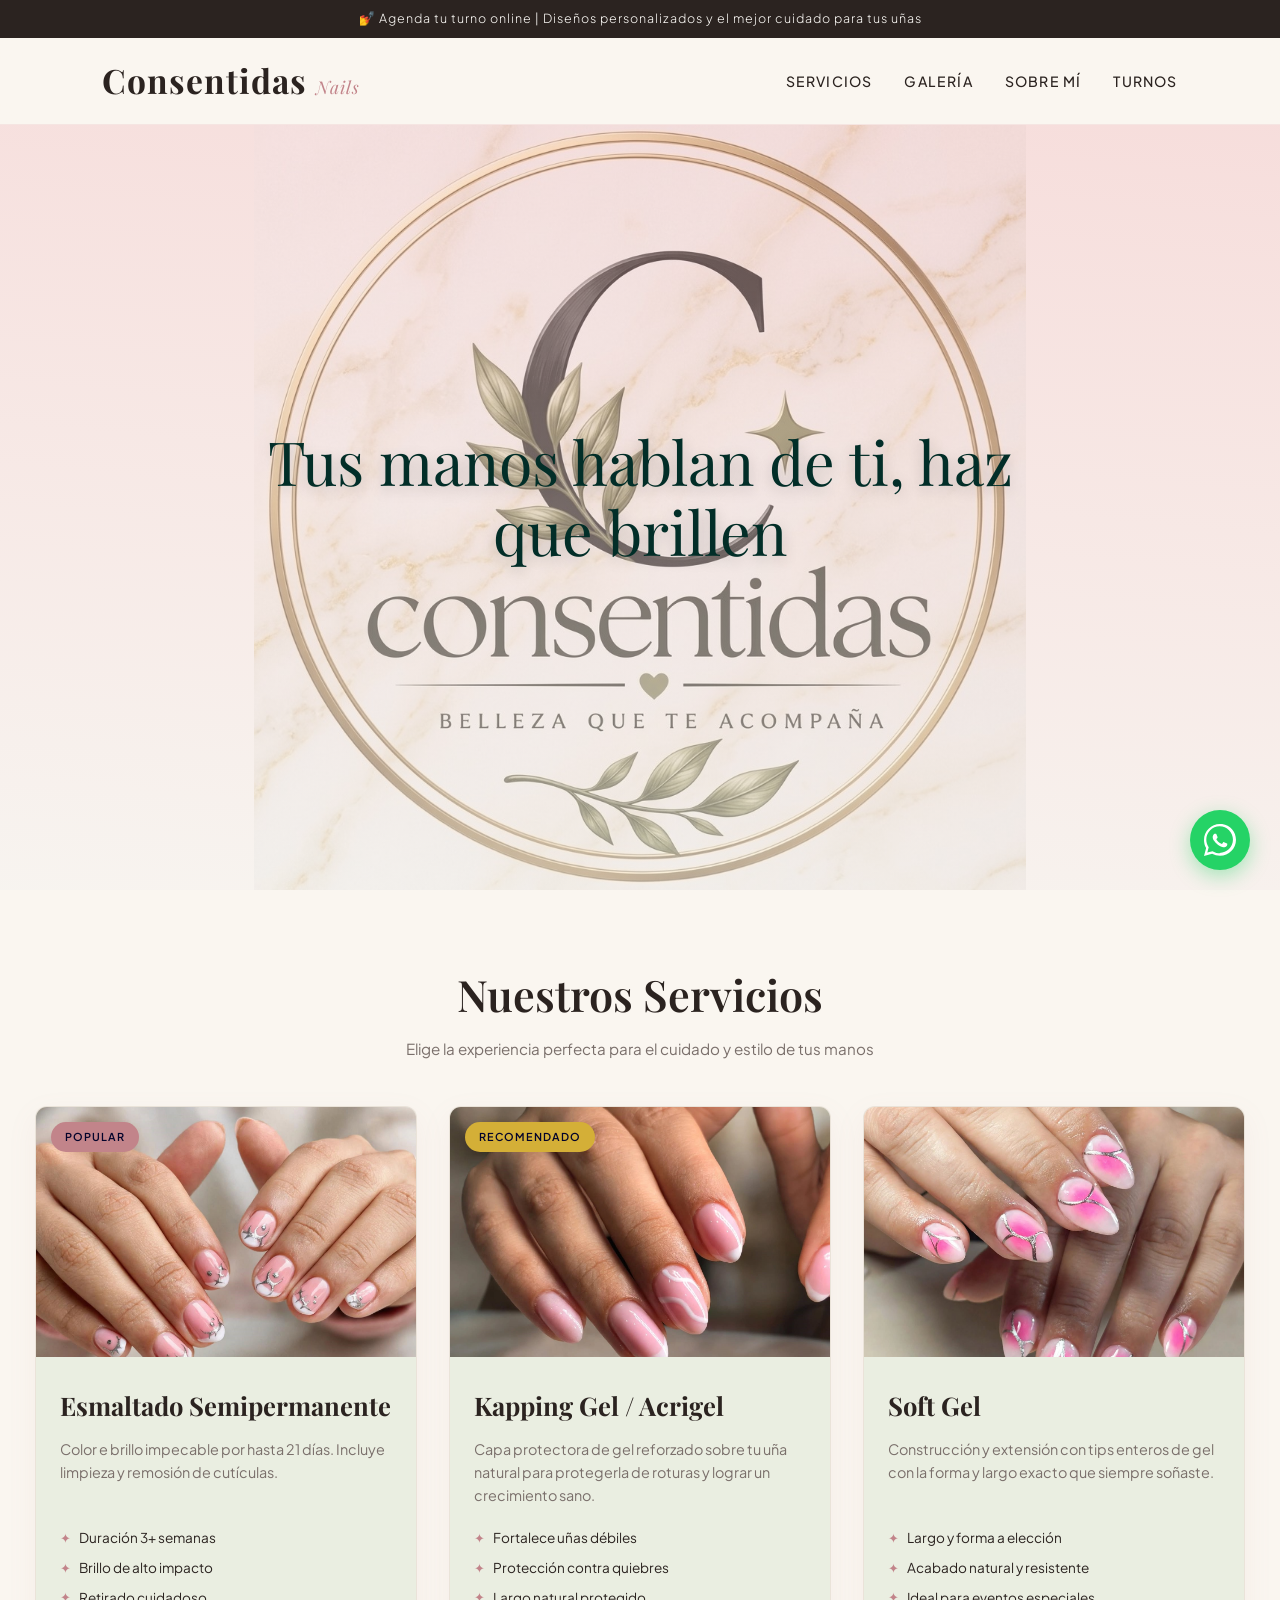
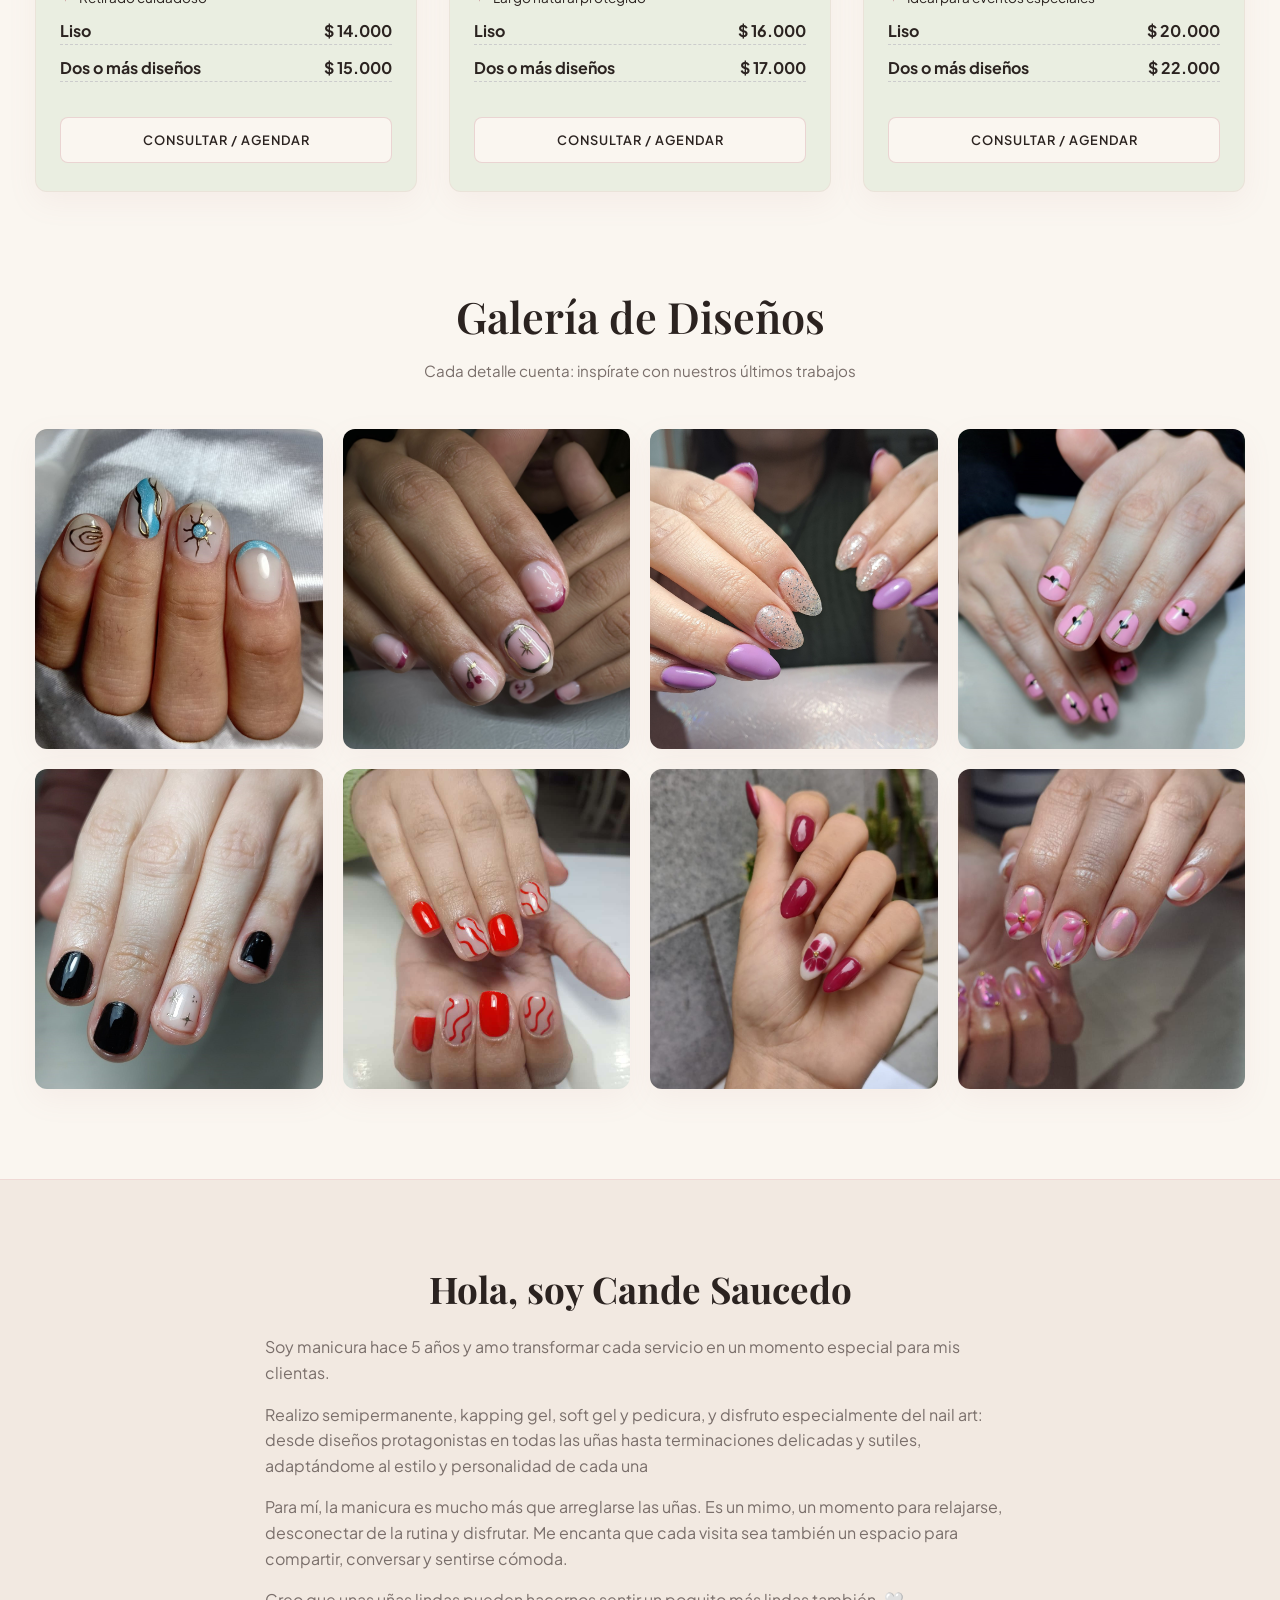
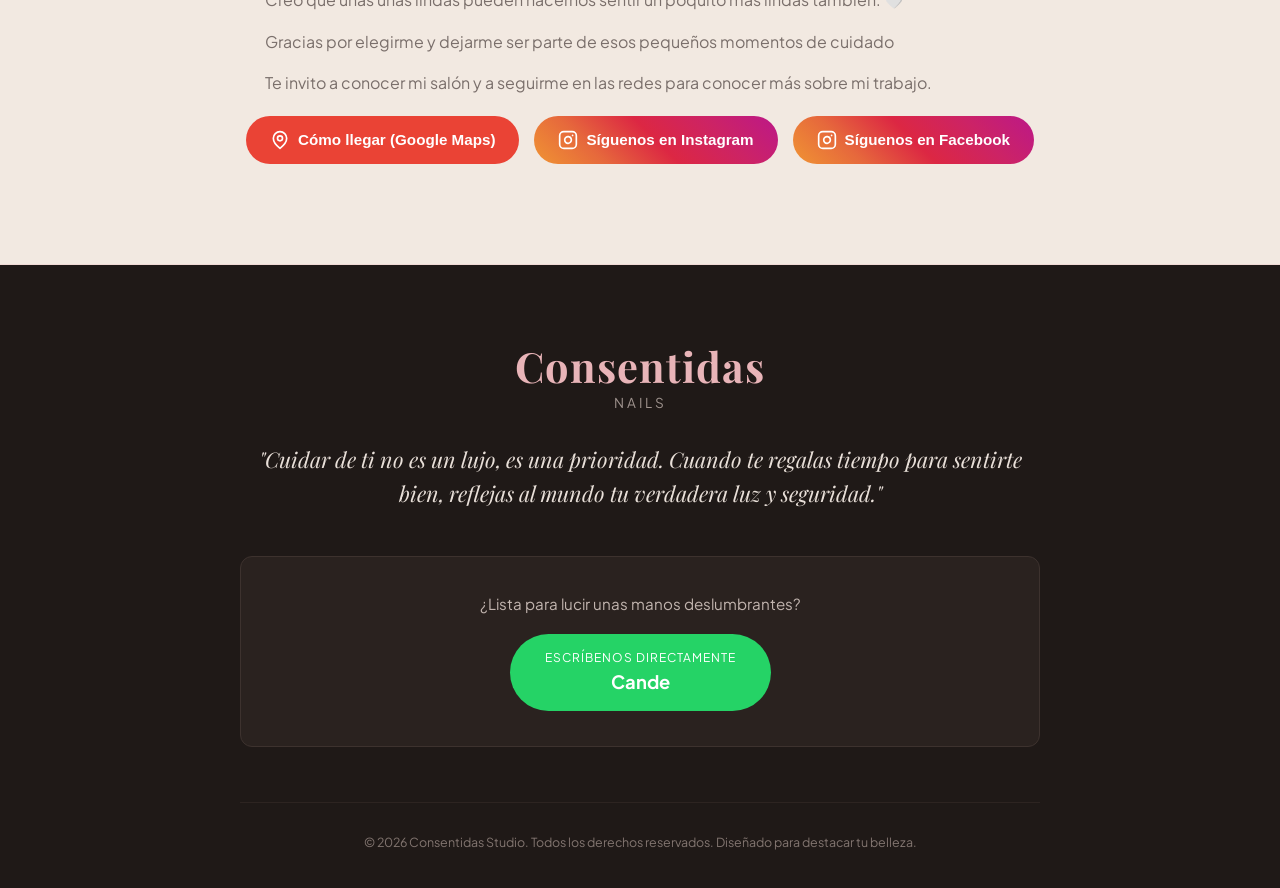
==== index.html @ eaf758d1 "Update index.html" ====
<!DOCTYPE html>
<html lang="es">
<head>
    <meta charset="UTF-8">
    <meta name="viewport" content="width=device-width, initial-scale=1.0">
    <title>Consentidas | Estudio de Manicura & Nail Art</title>
    <link rel="stylesheet" href="style.css">
    <!-- Google Fonts -->
    <link rel="preconnect" href="https://fonts.googleapis.com">
    <link rel="preconnect" href="https://fonts.gstatic.com" crossorigin>
    <link href="https://fonts.googleapis.com/css2?family=Playfair+Display:ital,wght@0,400;0,600;0,700;1,400&family=Plus+Jakarta+Sans:wght@300;400;500;600&display=swap" rel="stylesheet">
</head>
<body>

    <!-- Bar superior informativa -->
    <div class="top-bar">
        <span>💅 Agenda tu turno online | Diseños personalizados y el mejor cuidado para tus uñas</span>
    </div>

    <!-- Navegación -->
    <header class="header">
        <nav class="navbar">
            <a href="#" class="logo">Consentidas <span>Nails</span></a>
            <ul class="nav-links">
                <li><a href="#servicios">Servicios</a></li>
                <li><a href="#galeria">Galería</a></li>
                <li><a href="#nosotros">Sobre Mí</a></li>
                <li><a href="#contacto">Turnos</a></li>
            </ul>
        </nav>
    </header>

    <!-- Hero Section -->
    <section class="hero">
        <div class="hero-content">
            <span class="subtitle"></span>
            <h1>Tus manos hablan de ti, haz que brillen</h1>
            <p></p>
            
        </div>
    </section>

    <!-- Sección Servicios -->
    <section class="services" id="servicios">
        <h2 class="section-title">Nuestros Servicios</h2>
        <p class="section-subtitle">Elige la experiencia perfecta para el cuidado y estilo de tus manos</p>
        
        <div class="grid-services">
            <!-- Servicio 1 -->
            <div class="service-card">
                <div class="service-badge">Popular</div>
                <div class="service-img img-semi"></div>
                <div class="service-info">
                    
                    <h3>Esmaltado Semipermanente</h3>
                    <p>Color e brillo impecable por hasta 21 días. Incluye limpieza y remosión de cutículas.</p>
                    <ul class="service-features">
                        <li>Duración 3+ semanas</li>
                        <li>Brillo de alto impacto</li>
                        <li>Retirado cuidadoso</li>
                        <h4 class="precio-linea">
                         <span>Liso</span>
                         <span>$ 14.000</span>
                        </h4>

                        <h4 class="precio-linea">
                         <span>Dos o más diseños</span>
                         <span>$ 15.000</span>
                        </h4>
                      
                        
                    </ul>
                        
                    <a href="https://wa.me/543704052158?text=Hola!%20Quiero%20consultar%20por%20Esmaltado%20Semipermanente" target="_blank" class="btn-card">Consultar / Agendar</a>
                </div>
            </div>

            <!-- Servicio 2 -->
            <div class="service-card">
                <div class="service-badge gold">Recomendado</div>
                <div class="service-img img-kapping"></div>
                <div class="service-info">
                    <h3>Kapping Gel / Acrigel</h3>
                    <p>Capa protectora de gel reforzado sobre tu uña natural para protegerla de roturas y lograr un crecimiento sano.</p>
                    <ul class="service-features">
                        <li>Fortalece uñas débiles</li>
                        <li>Protección contra quiebres</li>
                        <li>Largo natural protegido</li>
                        <h4 class="precio-linea">
                         <span>Liso</span>
                         <span>$ 16.000</span>
                        </h4>

                        <h4 class="precio-linea">
                         <span>Dos o más diseños</span>
                         <span>$ 17.000</span>
                        </h4>
                    </ul>
                    <a href="https://wa.me/543704052158?text=Hola!%20Quiero%20consultar%20por%20Kapping%20Gel" target="_blank" class="btn-card">Consultar / Agendar</a>
                </div>
            </div>

            <!-- Servicio 3 -->
            <div class="service-card">
                <div class="service-img img-esculpidas"></div>
                <div class="service-info">
                    <h3>Soft Gel</h3>
                    <p>Construcción y extensión con tips enteros de gel con la forma y largo exacto que siempre soñaste.</p>
                    <ul class="service-features">
                        <li>Largo y forma a elección</li>
                        <li>Acabado natural y resistente</li>
                        <li>Ideal para eventos especiales</li>
                        <h4 class="precio-linea">
                         <span>Liso</span>
                         <span>$ 20.000</span>
                        </h4>

                        <h4 class="precio-linea">
                         <span>Dos o más diseños</span>
                         <span>$ 22.000</span>
                        </h4>
                    </ul>
                    <a href="https://wa.me/543704052158?text=Hola!%20Quiero%20consultar%20por%20Uñas%20Esculpidas" target="_blank" class="btn-card">Consultar / Agendar</a>
                </div>
            </div>
        </div>
    </section>

    <!-- Galería / Estilos -->
    <section class="gallery" id="galeria">
        <h2 class="section-title">Galería de Diseños</h2>
        <p class="section-subtitle">Cada detalle cuenta: inspírate con nuestros últimos trabajos</p>
        
        <div class="grid-gallery">
            <div class="gallery-item item-1">
                <div class="gallery-overlay">
                    <span>Símbolos dorados y azul (Místico): Boho Chic / Místico</span>
                </div>
            </div>
            <div class="gallery-item item-2">
                <div class="gallery-overlay">
                    <span>Cerezas y marco dorado (Rosa nude): Y2K / Coquette Aesthetic</span>
                </div>
            </div>
            <div class="gallery-item item-3">
                <div class="gallery-overlay">
                    <span>Lila con Glitter: Glam / Festivo</span>
                </div>
            </div>
            <div class="gallery-item item-4">
                <div class="gallery-overlay">
                    <span>Rosa con corazones y líneas: Romantic Minimalist</span>
                </div>
            </div>
            <div class="gallery-item item-5">
                <div class="gallery-overlay">
                    <span>Negro con destello minimalista: Minimalista / Dark Elegant</span>
                </div>
            </div>
            <div class="gallery-item item-6">
                <div class="gallery-overlay">
                    <span>Ondas rojas (Swirls): Abstracto / Retro 70s</span>
                </div>
            </div>
            <div class="gallery-item item-7">
                <div class="gallery-overlay">
                    <span>Vino / Borgoña con flor central: Elegante Clásico con Accent Nail</span>
                </div>
            </div>
            <div class="gallery-item item-8">
                <div class="gallery-overlay">
                    <span>Flores 3D en tono rosado: Floral 3D / Milk Bath</span>
                </div>
            </div>
        </div>
    </section>

    <!-- Banner Informativo -->
    <section class="info-banner" id="nosotros">
        <div class="banner-content">
            <h2>Hola, soy Cande Saucedo</h2>
            <div class="bio">
                <p>Soy manicura hace 5 años y amo transformar cada servicio en un momento especial para mis clientas.</p>
                <p>Realizo semipermanente, kapping gel, soft gel y pedicura, y disfruto especialmente del nail art: desde diseños protagonistas en todas las uñas hasta terminaciones delicadas y sutiles, adaptándome al estilo y personalidad de cada una</p>
                <p>Para mí, la manicura es mucho más que arreglarse las uñas. Es un mimo, un momento para relajarse, desconectar de la rutina y disfrutar. Me encanta que cada visita sea también un espacio para compartir, conversar y sentirse cómoda.</p>
                <p>Creo que unas uñas lindas pueden hacernos sentir un poquito más lindas también. 🤍</p>
                <p>Gracias por elegirme y dejarme ser parte de esos pequeños momentos de cuidado</p>
                <p>Te invito a conocer mi salón y a seguirme en las redes para conocer más sobre mi trabajo.</p>

            </div>
        </div>
        <div class="botones-redes">
  <!-- Botón Google Maps -->
            <a href="https://maps.app.goo.gl/YBWjc8yM4L1qoG8WA" target="_blank" rel="noopener noreferrer" class="btn-redes btn-maps">
                <svg xmlns="http://www.w3.org/2000/svg" width="20" height="20" viewBox="0 0 24 24" fill="none" stroke="currentColor" stroke-width="2" stroke-linecap="round" stroke-linejoin="round"><path d="M20 10c0 6-8 12-8 12s-8-6-8-12a8 8 0 0 1 16 0Z"/><circle cx="12" cy="10" r="3"/></svg>
                Cómo llegar (Google Maps)
            </a>

        <!-- Botón Instagram -->
        <a href="https://www.instagram.com/_consentidas2026?igsi=Znp5eXRzYmpveXlz" target="_blank" rel="noopener noreferrer" class="btn-redes btn-instagram">
            <svg xmlns="http://www.w3.org/2000/svg" width="20" height="20" viewBox="0 0 24 24" fill="none" stroke="currentColor" stroke-width="2" stroke-linecap="round" stroke-linejoin="round"><rect width="20" height="20" x="2" y="2" rx="5" ry="5"/><path d="M16 11.37A4 4 0 1 1 12.63 8 4 4 0 0 1 16 11.37z"/><line x1="17.5" x2="17.51" y1="6.5" y2="6.5"/></svg>
            Síguenos en Instagram
        </a>
        <a href="https://www.facebook.com/share/1FGcJMaVAK/" target="_blank" rel="noopener noreferrer" class="btn-redes btn-instagram">
            <svg xmlns="http://www.w3.org/2000/svg" width="20" height="20" viewBox="0 0 24 24" fill="none" stroke="currentColor" stroke-width="2" stroke-linecap="round" stroke-linejoin="round"><rect width="20" height="20" x="2" y="2" rx="5" ry="5"/><path d="M16 11.37A4 4 0 1 1 12.63 8 4 4 0 0 1 16 11.37z"/><line x1="17.5" x2="17.51" y1="6.5" y2="6.5"/></svg>
            Síguenos en Facebook
        </a>
        </div>
    </section>

    <!-- Botón Flotante de WhatsApp -->
    <a href="https://wa.me/543704052158?text=Hola!%20Me%20contacto%20desde%20la%20página%20web%20para%20consultar%20turnos" class="whatsapp-float" target="_blank" aria-label="Contacto por WhatsApp">
        <svg viewBox="0 0 32 32" class="whatsapp-icon">
            <path d="M16 0c-8.837 0-16 7.163-16 16 0 2.825 0.737 5.607 2.137 8.048l-2.137 7.952 8.133-2.127c2.373 1.298 5.053 1.98 7.867 1.98 8.837 0 16-7.163 16-16s-7.163-16-16-16zM16 29.333c-2.457 0-4.871-0.655-6.993-1.897l-0.502-0.295-5.183 1.355 1.38-5.132-0.325-0.517c-1.362-2.173-2.083-4.685-2.083-7.247 0-7.362 5.972-13.333 13.333-13.333s13.333 5.972 13.333 13.333-5.972 13.333-13.333 13.333zM22.585 19.34c-0.36-0.18-2.128-1.050-2.458-1.17-0.33-0.12-0.57-0.18-0.81 0.18s-0.93 1.17-1.14 1.41c-0.21 0.24-0.42 0.27-0.78 0.09-0.36-0.18-1.52-0.56-2.895-1.787-1.070-0.954-1.793-2.132-2.003-2.492s-0.022-0.555 0.158-0.735c0.162-0.162 0.36-0.42 0.54-0.63 0.18-0.21 0.24-0.36 0.36-0.6 0.12-0.24 0.06-0.45-0.03-0.63s-0.81-1.95-1.11-2.67c-0.293-0.702-0.591-0.607-0.81-0.618-0.21-0.010-0.45-0.012-0.69-0.012s-0.63 0.09-0.96 0.45c-0.33 0.36-1.26 1.23-1.26 3 0 1.77 1.29 3.48 1.47 3.72s2.537 3.875 6.147 5.433c0.858 0.371 1.528 0.593 2.05 0.759 0.862 0.274 1.646 0.235 2.266 0.142 0.692-0.103 2.128-0.87 2.428-1.71 0.3-0.84 0.3-1.56 0.21-1.71-0.09-0.15-0.33-0.24-0.69-0.42z"></path>
        </svg>
    </a>

    <!-- Footer -->
    <footer class="footer" id="contacto">
        <div class="footer-container">
            <h2 class="footer-logo">Consentidas</h2>
            <span class="footer-sublogo">Nails</span>
            
            <p class="motivational-quote">
                "Cuidar de ti no es un lujo, es una prioridad. Cuando te regalas tiempo para sentirte bien, reflejas al mundo tu verdadera luz y seguridad."
            </p>

            <div class="contact-box">
                <p>¿Lista para lucir unas manos deslumbrantes?</p>
                <a href="https://wa.me/543704052158?text=Hola!%20Quiero%20agendar%20un%20turno%20o%20hacer%20una%20consulta" target="_blank" class="btn-whatsapp-footer">
                    <span>Escríbenos directamente</span>
                    <strong>Cande</strong>
                </a>
            </div>

            <div class="footer-bottom">
                <p>&copy; 2026 Consentidas Studio. Todos los derechos reservados. Diseñado para destacar tu belleza.</p>
            </div>
        </div>
    </footer>

</body>
</html>
---- style.css ----
/* ==========================================================================
   RESET & VARIABLES GLOBALES
   ========================================================================== */
* {
    margin: 0;
    padding: 0;
    box-sizing: border-box;
}

:root {
    --bg-primary: #FAF6F0;
    --bg-card: #eaeee1;
    --text-dark: #2B2320;
    --text-muted: #7A6F6B;
    --accent-pink: #E8B4B8;
    --accent-rose-dark: #C2848A;
    --accent-gold: #D4AF37;
    --whatsapp-green: #25D366;
    --whatsapp-hover: #1EBE57;
    --font-heading: 'Playfair Display', serif;
    --font-body: 'Plus Jakarta Sans', sans-serif;
    --shadow-soft: 0 10px 30px rgba(194, 132, 138, 0.08);
    --shadow-hover: 0 18px 40px rgba(194, 132, 138, 0.18);
    --transition: all 0.35s cubic-bezier(0.25, 0.8, 0.25, 1);
}

html {
    scroll-behavior: smooth;
}

body {
    font-family: var(--font-body);
    background-color: var(--bg-primary);
    color: var(--text-dark);
    line-height: 1.6;
}

/* ==========================================================================
   TOP BAR & HEADER
   ========================================================================== */
.top-bar {
    background-color: var(--text-dark);
    color: #FDFBF7;
    text-align: center;
    padding: 9px 15px;
    font-size: 0.78rem;
    letter-spacing: 1px;
    font-weight: 300;
}

.header {
    position: sticky;
    top: 0;
    z-index: 1000;
    background: rgba(250, 246, 240, 0.94);
    backdrop-filter: blur(12px);
    border-bottom: 1px solid rgba(232, 180, 184, 0.25);
}

.navbar {
    display: flex;
    justify-content: space-between;
    align-items: center;
    padding: 16px 8%;
    max-width: 1300px;
    margin: 0 auto;
}

.logo {
    font-family: var(--font-heading);
    font-size: 2.1rem;
    font-weight: 700;
    color: var(--text-dark);
    text-decoration: none;
    letter-spacing: 1px;
}

.logo span {
    font-size: 1.1rem;
    font-weight: 400;
    font-style: italic;
    color: var(--accent-rose-dark);
}

.nav-links {
    display: flex;
    list-style: none;
    gap: 32px;
}

.nav-links a {
    text-decoration: none;
    color: var(--text-dark);
    font-size: 0.88rem;
    font-weight: 500;
    text-transform: uppercase;
    letter-spacing: 1.2px;
    transition: var(--transition);
    position: relative;
}

.nav-links a::after {
    content: '';
    position: absolute;
    width: 0%;
    height: 2px;
    bottom: -4px;
    left: 0;
    background-color: var(--accent-rose-dark);
    transition: var(--transition);
}

.nav-links a:hover::after {
    width: 100%;
}

.nav-links a:hover {
    color: var(--accent-rose-dark);
}

/* ==========================================================================
   HERO SECTION
   ========================================================================== */
.hero {
    min-height: 85vh;
    background: linear-gradient(5deg, rgba(245, 242, 239, 0.55), rgba(240, 176, 182, 0.35)),
                url('imagenes/logo1.jpeg') center / contain no-repeat;
    display: flex;
    align-items: center;
    justify-content: center;
    text-align: center;
    color: #022e28;
    padding: 40px 20px;
}

.hero-content {
    max-width: 800px;
}

.hero .subtitle {
    font-size: 0.95rem;
    text-transform: uppercase;
    letter-spacing: 3px;
    color: #022e28;
    display: block;
    margin-bottom: 15px;
    font-weight: 500;
}

.hero h1 {
    font-family: var(--font-heading);
    font-size: 3.8rem;
    font-weight: 400;
    line-height: 1.15;
    margin-bottom: 22px;
    text-shadow: 0 4px 15px rgba(0, 0, 0, 0.2);
}

.hero p {
    font-size: 1.05rem;
    font-weight: 300;
    margin-bottom: 38px;
    color: #022e28;
    max-width: 650px;
    margin-left: auto;
    margin-right: auto;
}

.btn-primary {
    display: inline-block;
    padding: 16px 42px;
    background-color: var(--accent-rose-dark);
    color: #FFFFFF;
    text-decoration: none;
    text-transform: uppercase;
    font-size: 0.82rem;
    letter-spacing: 2px;
    font-weight: 600;
    border-radius: 50px;
    transition: var(--transition);
    box-shadow: 0 6px 20px rgba(194, 132, 138, 0.4);
}

.btn-primary:hover {
    background-color: var(--text-dark);
    transform: translateY(-3px);
    box-shadow: 0 10px 25px rgba(0, 0, 0, 0.3);
}

/* ==========================================================================
   TITULOS DE SECCION
   ========================================================================== */
.section-title {
    font-family: var(--font-heading);
    font-size: 2.7rem;
    text-align: center;
    margin-top: 70px;
    font-weight: 600;
    color: var(--text-dark);
}

.section-subtitle {
    text-align: center;
    color: var(--text-muted);
    font-size: 0.95rem;
    margin-top: 8px;
    margin-bottom: 45px;
}

/* ==========================================================================
   SERVICIOS
   ========================================================================== */
.services {
    max-width: 1250px;
    margin: 0 auto 90px auto;
    padding: 0 20px;
}

.grid-services {
    display: grid;
    grid-template-columns: repeat(auto-fit, minmax(310px, 1fr));
    gap: 32px;
}

.service-card {
    background-color: var(--bg-card);
    border-radius: 12px;
    overflow: hidden;
    box-shadow: var(--shadow-soft);
    position: relative;
    transition: var(--transition);
    display: flex;
    flex-direction: column;
    border: 1px solid rgba(232, 180, 184, 0.2);
}

.service-card:hover {
    transform: translateY(-8px);
    box-shadow: var(--shadow-hover);
}

.service-badge {
    position: absolute;
    top: 15px;
    left: 15px;
    background-color: var(--accent-rose-dark);
    color: #03032b;
    font-size: 0.68rem;
    text-transform: uppercase;
    letter-spacing: 1px;
    padding: 6px 14px;
    z-index: 10;
    border-radius: 20px;
    font-weight: 600;
}

.service-badge.gold {
    background-color: var(--accent-gold);
}

.service-img {
    height: 250px;
    background-size: cover;
    background-position: center;
    transition: var(--transition);
}

.img-semi { background-image: url('imagenes/Esmaltado-semipermanente.jpeg'); }
.img-kapping { background-image: url('imagenes/capping-gel.jpeg'); }
.img-esculpidas { background-image: url('imagenes/soft-gel.jpeg'); }

.precio-linea {
  display: flex;
  justify-content: space-between; /* Empuja un texto a cada extremo */
  width: 100%;                  /* Asegura que cubra el mismo ancho */
  max-width: 400px;             /* (Opcional) Define un ancho máximo si es necesario */
  margin: 10px auto;            /* Centra el bloque entero en la página */
  border-bottom: 1px dashed #ccc; /* (Opcional) Línea punteada estética entre nombre y precio */
}
.service-card:hover .service-img {
    transform: scale(1.05);
}

.service-info {
    padding: 28px 24px;
    display: flex;
    flex-direction: column;
    flex-grow: 1;
}

.service-info h3 {
    font-family: var(--font-heading);
    font-size: 1.6rem;
    margin-bottom: 12px;
    color: var(--text-dark);
}

.service-info p {
    font-size: 0.9rem;
    color: var(--text-muted);
    margin-bottom: 20px;
}

.service-features {
    list-style: none;
    margin-bottom: 25px;
    margin-top: auto;
}

.service-features li {
    font-size: 0.85rem;
    color: var(--text-dark);
    margin-bottom: 8px;
    display: flex;
    align-items: center;
    gap: 8px;
}

.service-features li::before {
    content: "✦";
    color: var(--accent-rose-dark);
    font-size: 0.8rem;
}

.btn-card {
    display: block;
    text-align: center;
    text-decoration: none;
    font-size: 0.8rem;
    text-transform: uppercase;
    letter-spacing: 1px;
    background-color: var(--bg-primary);
    color: var(--text-dark);
    padding: 12px 20px;
    border-radius: 8px;
    font-weight: 600;
    transition: var(--transition);
    border: 1px solid rgba(194, 132, 138, 0.3);
}

.btn-card:hover {
    background-color: var(--accent-rose-dark);
    color: #FFFFFF;
    border-color: var(--accent-rose-dark);
}

/* ==========================================================================
   GALERIA DE DISEÑOS
   ========================================================================== */
.gallery {
    max-width: 1250px;
    margin: 0 auto 90px auto;
    padding: 0 20px;
}

.grid-gallery {
    display: grid;
    grid-template-columns: repeat(auto-fit, minmax(260px, 1fr));
    gap: 20px;
}

.gallery-item {
    height: 320px;
    border-radius: 12px;
    overflow: hidden;
    position: relative;
    background-size: cover;
    background-position: center;
    box-shadow: var(--shadow-soft);
}

.item-1 { background-image: url('imagenes/img1.jpeg'); }
.item-2 { background-image: url('imagenes/img2.jpeg'); }
.item-3 { background-image: url('imagenes/img3.jpeg'); }
.item-4 { background-image: url('imagenes/img4.jpeg'); }
.item-5 { background-image: url('imagenes/img5.jpeg'); }
.item-6 { background-image: url('imagenes/img6.jpeg'); }
.item-7 { background-image: url('imagenes/img7.jpeg'); }
.item-8 { background-image: url('imagenes/img8.jpeg'); }

.gallery-overlay {
    position: absolute;
    inset: 0;
    background: rgba(43, 35, 32, 0.6);
    display: flex;
    align-items: center;
    justify-content: center;
    opacity: 0;
    transition: var(--transition);
    padding: 20px;
    text-align: center;
}

.gallery-overlay span {
    color: #FFFFFF;
    font-family: var(--font-heading);
    font-size: 1.3rem;
    transform: translateY(15px);
    transition: var(--transition);
}

.gallery-item:hover .gallery-overlay {
    opacity: 1;
}

.gallery-item:hover .gallery-overlay span {
    transform: translateY(0);
}

/* ==========================================================================
   BANNER INFORMATIVO
   ========================================================================== */
.info-banner {
    background-color: #F2E9E1;
    padding: 80px 20px;
    text-align: center;
    border-top: 1px solid rgba(232, 180, 184, 0.3);
    border-bottom: 1px solid rgba(232, 180, 184, 0.3);
}

.bio p{
    text-align: left;
    margin-bottom: 1em;
    line-height: 1.6;

}

.banner-content {
    max-width: 750px;
    margin: 0 auto;
}

.banner-content h2 {
    font-family: var(--font-heading);
    font-size: 2.3rem;
    margin-bottom: 16px;
    color: var(--text-dark);
}

.banner-content p {
    font-size: 1rem;
    color: var(--text-muted);
}

/* ==========================================================================
   BOTON FLOTANTE WHATSAPP
   ========================================================================== */
.whatsapp-float {
    position: fixed;
    width: 60px;
    height: 60px;
    bottom: 30px;
    right: 30px;
    background-color: var(--whatsapp-green);
    color: #FFF;
    border-radius: 50px;
    text-align: center;
    box-shadow: 0 6px 20px rgba(37, 211, 102, 0.4);
    z-index: 1000;
    display: flex;
    align-items: center;
    justify-content: center;
    transition: var(--transition);
}

.whatsapp-float:hover {
    transform: scale(1.1);
    background-color: var(--whatsapp-hover);
    box-shadow: 0 10px 25px rgba(37, 211, 102, 0.5);
}

.whatsapp-icon {
    width: 32px;
    height: 32px;
    fill: #FFFFFF;
}

/* ==========================================================================
   FOOTER
   ========================================================================== */
.footer {
    background-color: #1F1917;
    color: #FFFFFF;
    padding: 80px 20px 35px 20px;
    text-align: center;
}

.footer-container {
    max-width: 800px;
    margin: 0 auto;
}

.footer-logo {
    font-family: var(--font-heading);
    font-size: 2.6rem;
    letter-spacing: 1px;
    color: var(--accent-pink);
    line-height: 1;
}

.footer-sublogo {
    display: block;
    font-size: 0.85rem;
    text-transform: uppercase;
    letter-spacing: 3px;
    color: #A0948F;
    margin-top: 5px;
    margin-bottom: 28px;
}

.motivational-quote {
    font-family: var(--font-heading);
    font-style: italic;
    font-size: 1.35rem;
    line-height: 1.6;
    color: #E8DFD8;
    margin-bottom: 45px;
    padding: 0 15px;
}

/* Contenedor principal */
.botones-redes {
  display: flex;
  gap: 15px;
  justify-content: center;
  flex-wrap: wrap;
  margin: 20px 0;
}

/* Estilo base de los botones */
.btn-redes {
  display: inline-flex;
  align-items: center;
  gap: 8px;
  padding: 12px 24px;
  border-radius: 25px;
  text-decoration: none;
  font-family: sans-serif;
  font-weight: 600;
  font-size: 0.95rem;
  color: #ffffff;
  transition: transform 0.2s ease, box-shadow 0.2s ease;
}

.btn-redes:hover {
  transform: translateY(-2px);
  box-shadow: 0 5px 15px rgba(0, 0, 0, 0.15);
}

/* Botón Google Maps */
.btn-maps {
  background-color: #ea4335;
}
.btn-maps:hover {
  background-color: #d93025;
}

/* Botón Instagram (Degradado oficial) */
.btn-instagram {
  background: linear-gradient(45deg, #f09433 0%, #e6683c 25%, #dc2743 50%, #cc2366 75%, #bc1888 100%);
}
.btn-instagram:hover {
  opacity: 0.95;
}
.contact-box {
    background-color: #2A221F;
    padding: 35px 25px;
    border-radius: 12px;
    border: 1px solid #3D322E;
    margin-bottom: 55px;
}

.contact-box p {
    font-size: 0.95rem;
    color: #C2B5AF;
    margin-bottom: 18px;
}

.btn-whatsapp-footer {
    display: inline-flex;
    flex-direction: column;
    align-items: center;
    background-color: var(--whatsapp-green);
    color: #FFFFFF;
    text-decoration: none;
    padding: 14px 35px;
    border-radius: 40px;
    transition: var(--transition);
}

.btn-whatsapp-footer span {
    font-size: 0.75rem;
    text-transform: uppercase;
    letter-spacing: 1px;
}

.btn-whatsapp-footer strong {
    font-size: 1.15rem;
}

.btn-whatsapp-footer:hover {
    background-color: var(--whatsapp-hover);
    transform: translateY(-3px);
    box-shadow: 0 10px 25px rgba(37, 211, 102, 0.35);
}

.footer-bottom {
    border-top: 1px solid #2D2421;
    padding-top: 30px;
    font-size: 0.78rem;
    color: #827570;
}

/* ==========================================================================
   RESPONSIVE DESIGN
   ========================================================================== */
@media (max-width: 768px) {
    .navbar {
        flex-direction: column;
        gap: 15px;
    }

    .hero h1 {
        font-size: 2.4rem;
    }

    .section-title {
        font-size: 2.1rem;
    }

    .motivational-quote {
        font-size: 1.15rem;
    }
}
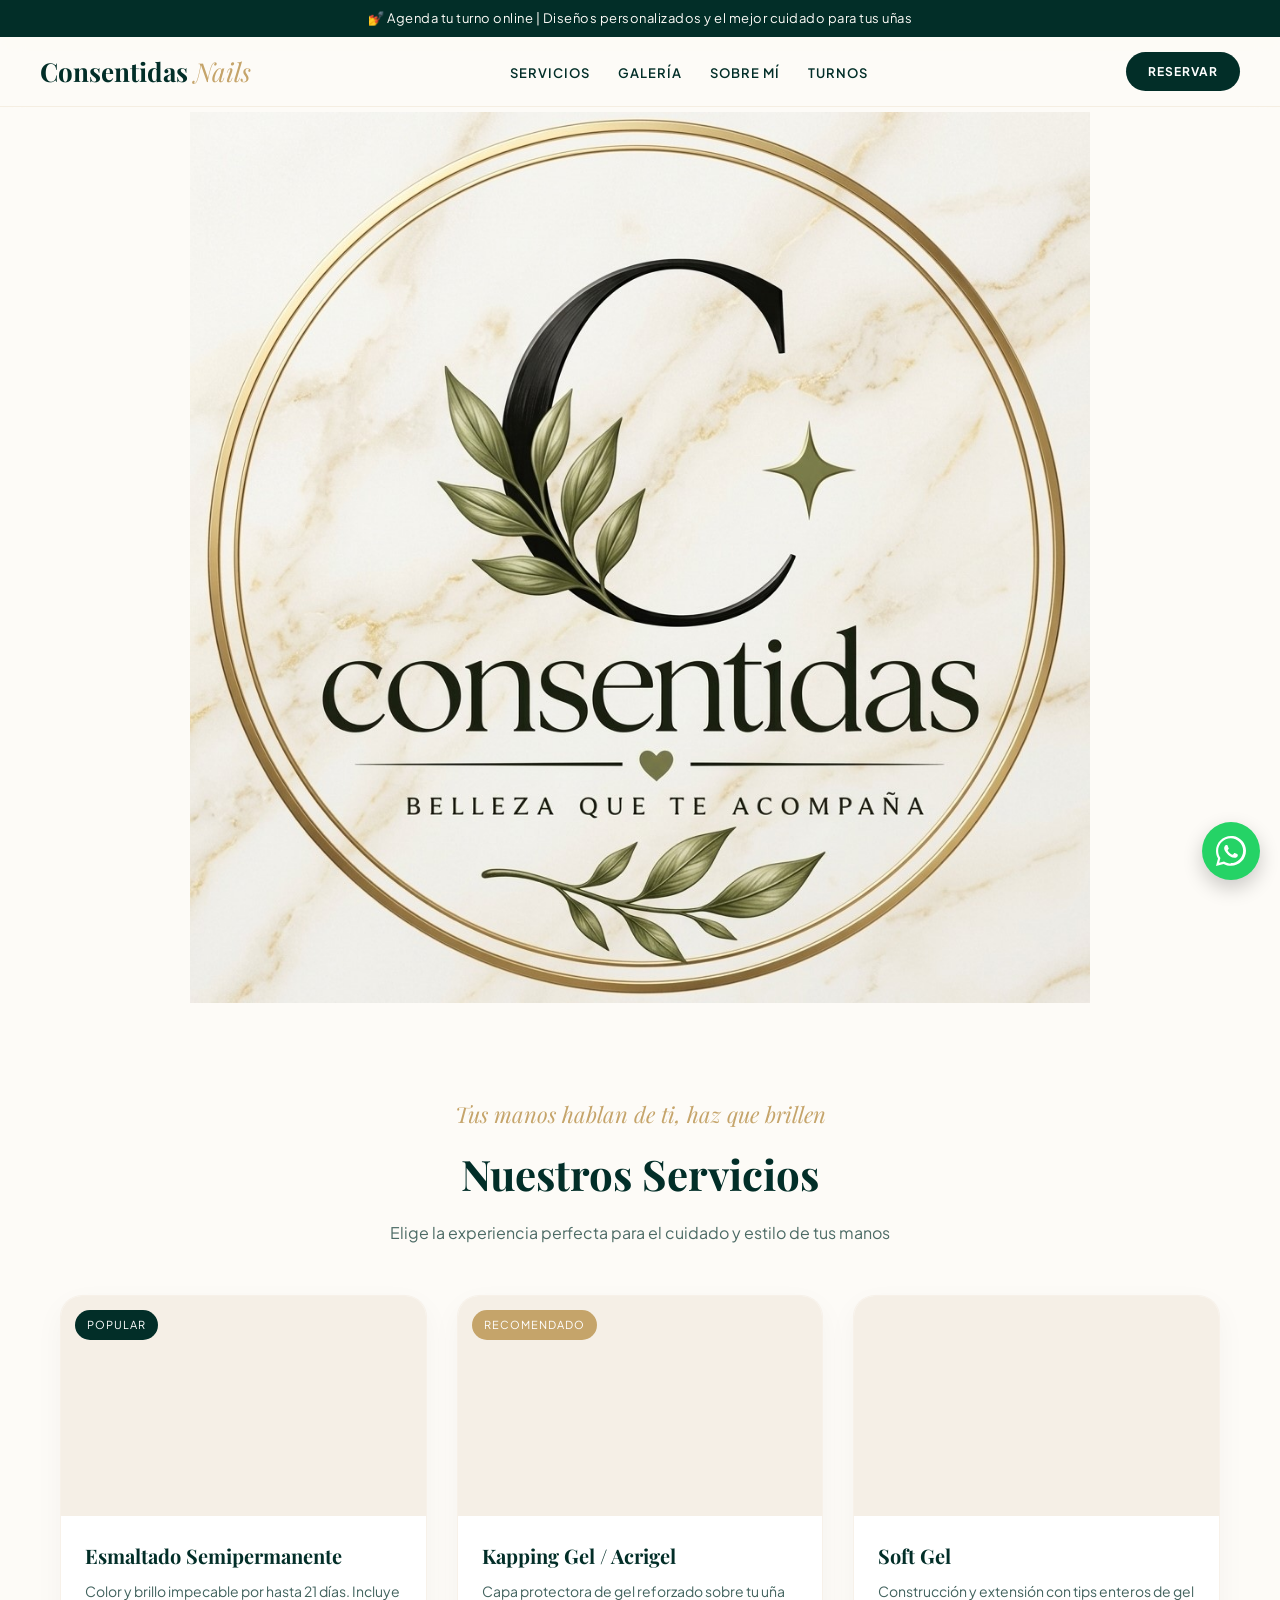
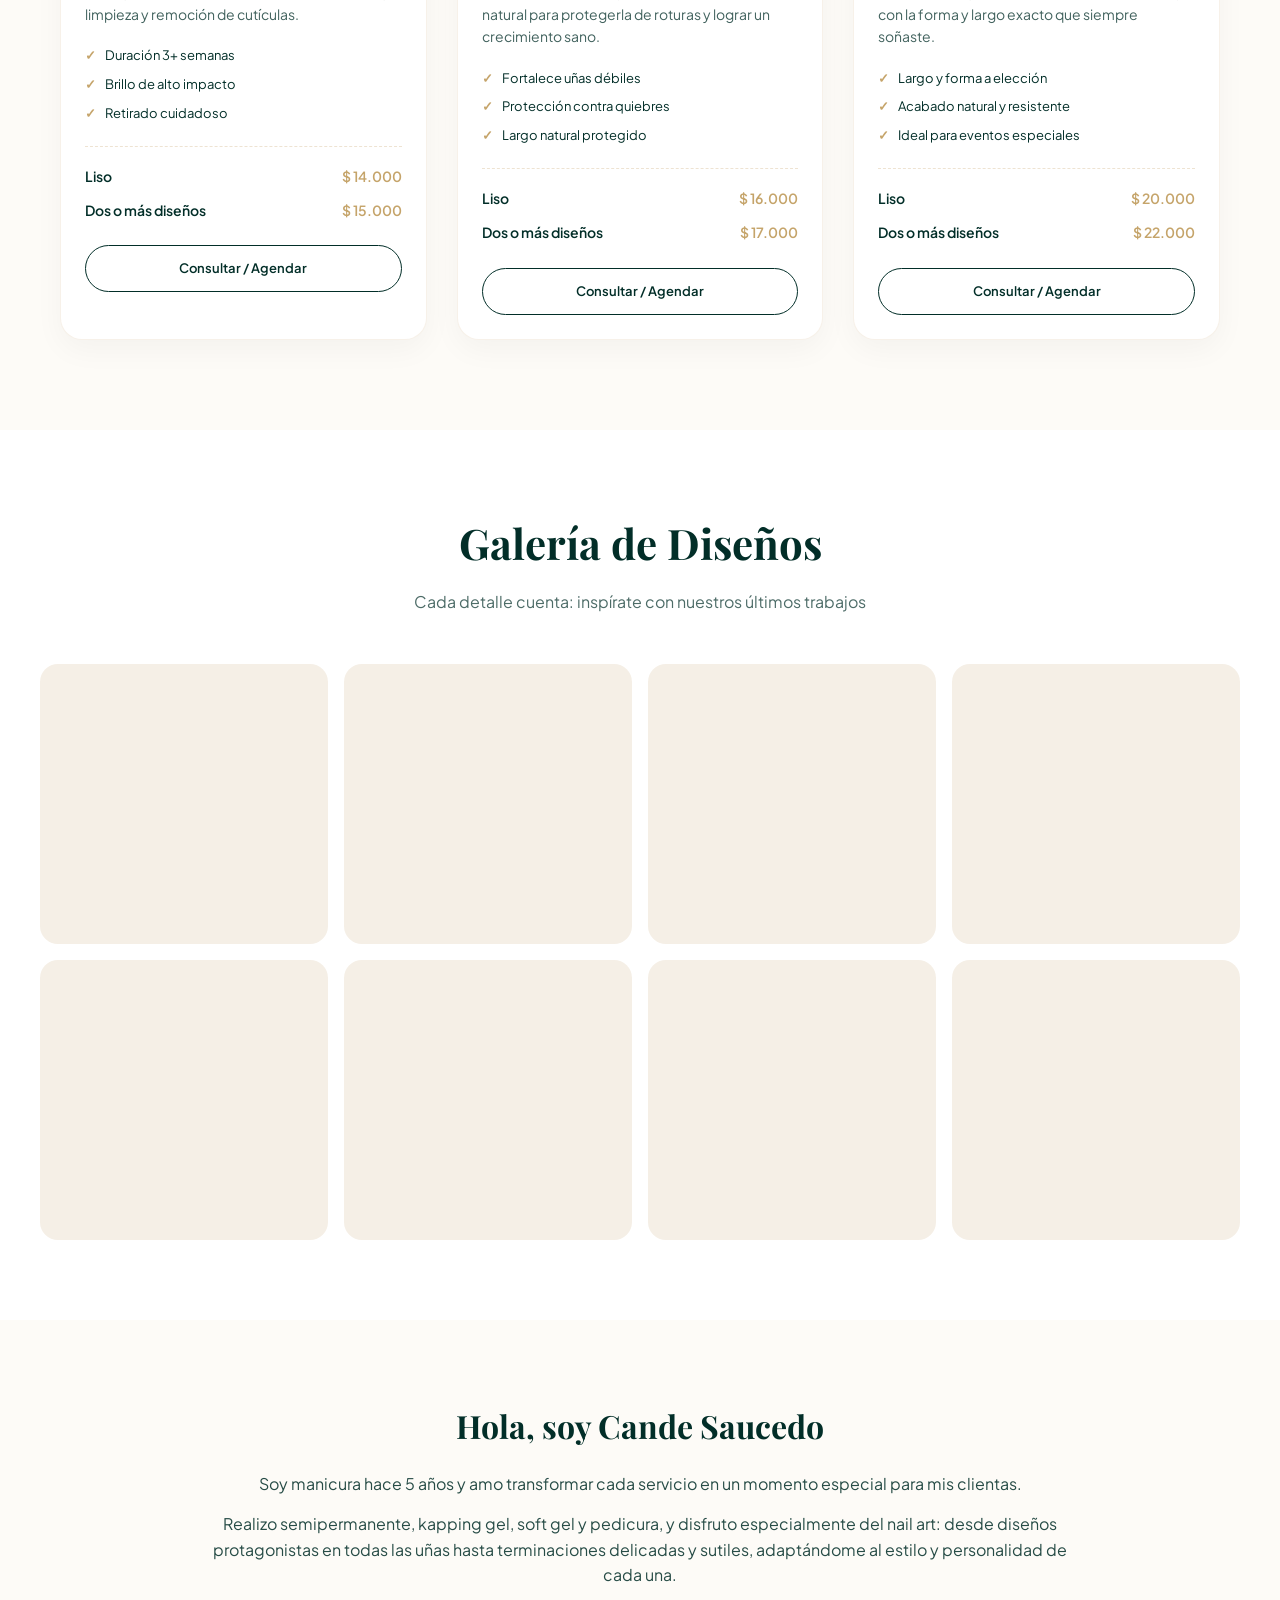
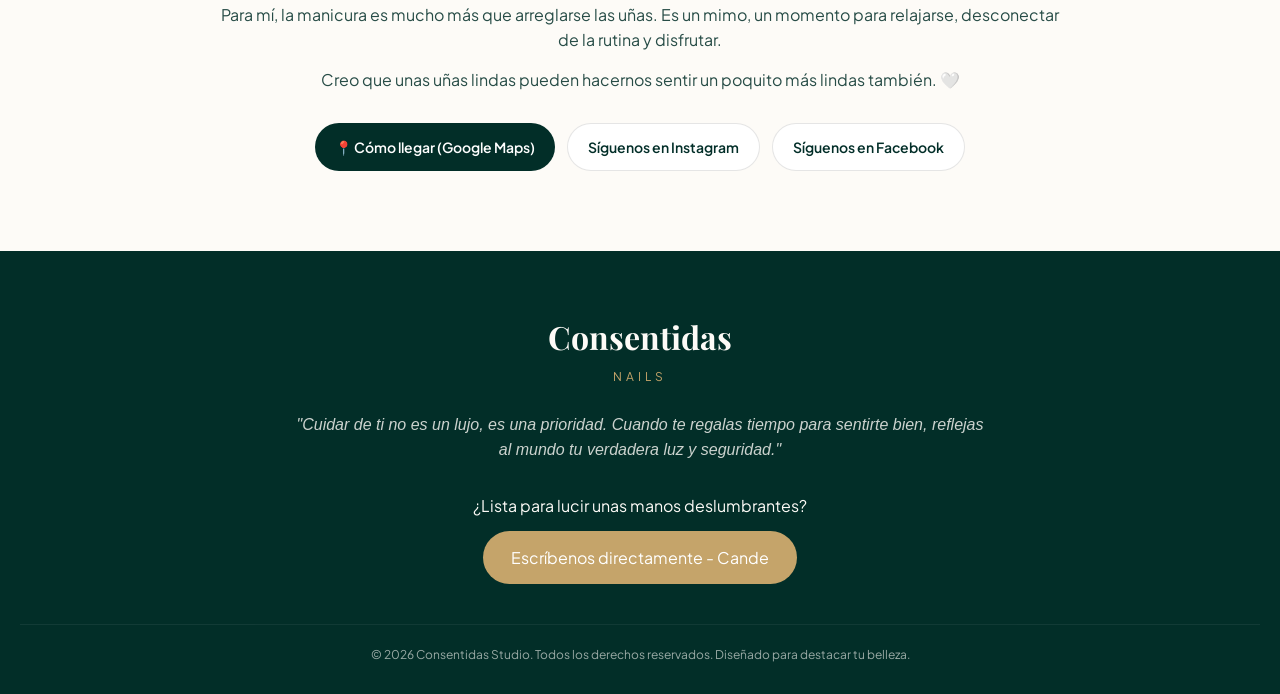
==== commit c071bdda: "Add files via upload" ====
--- a/index.html
+++ b/index.html
@@ -1,243 +1,156 @@
-<!DOCTYPE html>
-<html lang="es">
-<head>
-    <meta charset="UTF-8">
-    <meta name="viewport" content="width=device-width, initial-scale=1.0">
-    <title>Consentidas | Estudio de Manicura & Nail Art</title>
-    <link rel="stylesheet" href="style.css">
-    <!-- Google Fonts -->
-    <link rel="preconnect" href="https://fonts.googleapis.com">
-    <link rel="preconnect" href="https://fonts.gstatic.com" crossorigin>
-    <link href="https://fonts.googleapis.com/css2?family=Playfair+Display:ital,wght@0,400;0,600;0,700;1,400&family=Plus+Jakarta+Sans:wght@300;400;500;600&display=swap" rel="stylesheet">
-</head>
-<body>
-
-    <!-- Bar superior informativa -->
-    <div class="top-bar">
-        <span>💅 Agenda tu turno online | Diseños personalizados y el mejor cuidado para tus uñas</span>
-    </div>
-
-    <!-- Navegación -->
-    <header class="header">
-        <nav class="navbar">
-            <a href="#" class="logo">Consentidas <span>Nails</span></a>
-            <ul class="nav-links">
-                <li><a href="#servicios">Servicios</a></li>
-                <li><a href="#galeria">Galería</a></li>
-                <li><a href="#nosotros">Sobre Mí</a></li>
-                <li><a href="#contacto">Turnos</a></li>
-            </ul>
-        </nav>
-    </header>
-
-    <!-- Hero Section -->
-    <section class="hero">
-        <div class="hero-content">
-            <span class="subtitle"></span>
-            <h1>Tus manos hablan de ti, haz que brillen</h1>
-            <p></p>
-            
-        </div>
-    </section>
-
-    <!-- Sección Servicios -->
-    <section class="services" id="servicios">
-        <h2 class="section-title">Nuestros Servicios</h2>
-        <p class="section-subtitle">Elige la experiencia perfecta para el cuidado y estilo de tus manos</p>
-        
-        <div class="grid-services">
-            <!-- Servicio 1 -->
-            <div class="service-card">
-                <div class="service-badge">Popular</div>
-                <div class="service-img img-semi"></div>
-                <div class="service-info">
-                    
-                    <h3>Esmaltado Semipermanente</h3>
-                    <p>Color e brillo impecable por hasta 21 días. Incluye limpieza y remosión de cutículas.</p>
-                    <ul class="service-features">
-                        <li>Duración 3+ semanas</li>
-                        <li>Brillo de alto impacto</li>
-                        <li>Retirado cuidadoso</li>
-                        <h4 class="precio-linea">
-                         <span>Liso</span>
-                         <span>$ 14.000</span>
-                        </h4>
-
-                        <h4 class="precio-linea">
-                         <span>Dos o más diseños</span>
-                         <span>$ 15.000</span>
-                        </h4>
-                      
-                        
-                    </ul>
-                        
-                    <a href="https://wa.me/543704052158?text=Hola!%20Quiero%20consultar%20por%20Esmaltado%20Semipermanente" target="_blank" class="btn-card">Consultar / Agendar</a>
-                </div>
-            </div>
-
-            <!-- Servicio 2 -->
-            <div class="service-card">
-                <div class="service-badge gold">Recomendado</div>
-                <div class="service-img img-kapping"></div>
-                <div class="service-info">
-                    <h3>Kapping Gel / Acrigel</h3>
-                    <p>Capa protectora de gel reforzado sobre tu uña natural para protegerla de roturas y lograr un crecimiento sano.</p>
-                    <ul class="service-features">
-                        <li>Fortalece uñas débiles</li>
-                        <li>Protección contra quiebres</li>
-                        <li>Largo natural protegido</li>
-                        <h4 class="precio-linea">
-                         <span>Liso</span>
-                         <span>$ 16.000</span>
-                        </h4>
-
-                        <h4 class="precio-linea">
-                         <span>Dos o más diseños</span>
-                         <span>$ 17.000</span>
-                        </h4>
-                    </ul>
-                    <a href="https://wa.me/543704052158?text=Hola!%20Quiero%20consultar%20por%20Kapping%20Gel" target="_blank" class="btn-card">Consultar / Agendar</a>
-                </div>
-            </div>
-
-            <!-- Servicio 3 -->
-            <div class="service-card">
-                <div class="service-img img-esculpidas"></div>
-                <div class="service-info">
-                    <h3>Soft Gel</h3>
-                    <p>Construcción y extensión con tips enteros de gel con la forma y largo exacto que siempre soñaste.</p>
-                    <ul class="service-features">
-                        <li>Largo y forma a elección</li>
-                        <li>Acabado natural y resistente</li>
-                        <li>Ideal para eventos especiales</li>
-                        <h4 class="precio-linea">
-                         <span>Liso</span>
-                         <span>$ 20.000</span>
-                        </h4>
-
-                        <h4 class="precio-linea">
-                         <span>Dos o más diseños</span>
-                         <span>$ 22.000</span>
-                        </h4>
-                    </ul>
-                    <a href="https://wa.me/543704052158?text=Hola!%20Quiero%20consultar%20por%20Uñas%20Esculpidas" target="_blank" class="btn-card">Consultar / Agendar</a>
-                </div>
-            </div>
-        </div>
-    </section>
-
-    <!-- Galería / Estilos -->
-    <section class="gallery" id="galeria">
-        <h2 class="section-title">Galería de Diseños</h2>
-        <p class="section-subtitle">Cada detalle cuenta: inspírate con nuestros últimos trabajos</p>
-        
-        <div class="grid-gallery">
-            <div class="gallery-item item-1">
-                <div class="gallery-overlay">
-                    <span>Símbolos dorados y azul (Místico): Boho Chic / Místico</span>
-                </div>
-            </div>
-            <div class="gallery-item item-2">
-                <div class="gallery-overlay">
-                    <span>Cerezas y marco dorado (Rosa nude): Y2K / Coquette Aesthetic</span>
-                </div>
-            </div>
-            <div class="gallery-item item-3">
-                <div class="gallery-overlay">
-                    <span>Lila con Glitter: Glam / Festivo</span>
-                </div>
-            </div>
-            <div class="gallery-item item-4">
-                <div class="gallery-overlay">
-                    <span>Rosa con corazones y líneas: Romantic Minimalist</span>
-                </div>
-            </div>
-            <div class="gallery-item item-5">
-                <div class="gallery-overlay">
-                    <span>Negro con destello minimalista: Minimalista / Dark Elegant</span>
-                </div>
-            </div>
-            <div class="gallery-item item-6">
-                <div class="gallery-overlay">
-                    <span>Ondas rojas (Swirls): Abstracto / Retro 70s</span>
-                </div>
-            </div>
-            <div class="gallery-item item-7">
-                <div class="gallery-overlay">
-                    <span>Vino / Borgoña con flor central: Elegante Clásico con Accent Nail</span>
-                </div>
-            </div>
-            <div class="gallery-item item-8">
-                <div class="gallery-overlay">
-                    <span>Flores 3D en tono rosado: Floral 3D / Milk Bath</span>
-                </div>
-            </div>
-        </div>
-    </section>
-
-    <!-- Banner Informativo -->
-    <section class="info-banner" id="nosotros">
-        <div class="banner-content">
-            <h2>Hola, soy Cande Saucedo</h2>
-            <div class="bio">
-                <p>Soy manicura hace 5 años y amo transformar cada servicio en un momento especial para mis clientas.</p>
-                <p>Realizo semipermanente, kapping gel, soft gel y pedicura, y disfruto especialmente del nail art: desde diseños protagonistas en todas las uñas hasta terminaciones delicadas y sutiles, adaptándome al estilo y personalidad de cada una</p>
-                <p>Para mí, la manicura es mucho más que arreglarse las uñas. Es un mimo, un momento para relajarse, desconectar de la rutina y disfrutar. Me encanta que cada visita sea también un espacio para compartir, conversar y sentirse cómoda.</p>
-                <p>Creo que unas uñas lindas pueden hacernos sentir un poquito más lindas también. 🤍</p>
-                <p>Gracias por elegirme y dejarme ser parte de esos pequeños momentos de cuidado</p>
-                <p>Te invito a conocer mi salón y a seguirme en las redes para conocer más sobre mi trabajo.</p>
-
-            </div>
-        </div>
-        <div class="botones-redes">
-  <!-- Botón Google Maps -->
-            <a href="https://maps.app.goo.gl/YBWjc8yM4L1qoG8WA" target="_blank" rel="noopener noreferrer" class="btn-redes btn-maps">
-                <svg xmlns="http://www.w3.org/2000/svg" width="20" height="20" viewBox="0 0 24 24" fill="none" stroke="currentColor" stroke-width="2" stroke-linecap="round" stroke-linejoin="round"><path d="M20 10c0 6-8 12-8 12s-8-6-8-12a8 8 0 0 1 16 0Z"/><circle cx="12" cy="10" r="3"/></svg>
-                Cómo llegar (Google Maps)
-            </a>
-
-        <!-- Botón Instagram -->
-        <a href="https://www.instagram.com/_consentidas2026?igsi=Znp5eXRzYmpveXlz" target="_blank" rel="noopener noreferrer" class="btn-redes btn-instagram">
-            <svg xmlns="http://www.w3.org/2000/svg" width="20" height="20" viewBox="0 0 24 24" fill="none" stroke="currentColor" stroke-width="2" stroke-linecap="round" stroke-linejoin="round"><rect width="20" height="20" x="2" y="2" rx="5" ry="5"/><path d="M16 11.37A4 4 0 1 1 12.63 8 4 4 0 0 1 16 11.37z"/><line x1="17.5" x2="17.51" y1="6.5" y2="6.5"/></svg>
-            Síguenos en Instagram
-        </a>
-        <a href="https://www.facebook.com/share/1FGcJMaVAK/" target="_blank" rel="noopener noreferrer" class="btn-redes btn-instagram">
-            <svg xmlns="http://www.w3.org/2000/svg" width="20" height="20" viewBox="0 0 24 24" fill="none" stroke="currentColor" stroke-width="2" stroke-linecap="round" stroke-linejoin="round"><rect width="20" height="20" x="2" y="2" rx="5" ry="5"/><path d="M16 11.37A4 4 0 1 1 12.63 8 4 4 0 0 1 16 11.37z"/><line x1="17.5" x2="17.51" y1="6.5" y2="6.5"/></svg>
-            Síguenos en Facebook
-        </a>
-        </div>
-    </section>
-
-    <!-- Botón Flotante de WhatsApp -->
-    <a href="https://wa.me/543704052158?text=Hola!%20Me%20contacto%20desde%20la%20página%20web%20para%20consultar%20turnos" class="whatsapp-float" target="_blank" aria-label="Contacto por WhatsApp">
-        <svg viewBox="0 0 32 32" class="whatsapp-icon">
-            <path d="M16 0c-8.837 0-16 7.163-16 16 0 2.825 0.737 5.607 2.137 8.048l-2.137 7.952 8.133-2.127c2.373 1.298 5.053 1.98 7.867 1.98 8.837 0 16-7.163 16-16s-7.163-16-16-16zM16 29.333c-2.457 0-4.871-0.655-6.993-1.897l-0.502-0.295-5.183 1.355 1.38-5.132-0.325-0.517c-1.362-2.173-2.083-4.685-2.083-7.247 0-7.362 5.972-13.333 13.333-13.333s13.333 5.972 13.333 13.333-5.972 13.333-13.333 13.333zM22.585 19.34c-0.36-0.18-2.128-1.050-2.458-1.17-0.33-0.12-0.57-0.18-0.81 0.18s-0.93 1.17-1.14 1.41c-0.21 0.24-0.42 0.27-0.78 0.09-0.36-0.18-1.52-0.56-2.895-1.787-1.070-0.954-1.793-2.132-2.003-2.492s-0.022-0.555 0.158-0.735c0.162-0.162 0.36-0.42 0.54-0.63 0.18-0.21 0.24-0.36 0.36-0.6 0.12-0.24 0.06-0.45-0.03-0.63s-0.81-1.95-1.11-2.67c-0.293-0.702-0.591-0.607-0.81-0.618-0.21-0.010-0.45-0.012-0.69-0.012s-0.63 0.09-0.96 0.45c-0.33 0.36-1.26 1.23-1.26 3 0 1.77 1.29 3.48 1.47 3.72s2.537 3.875 6.147 5.433c0.858 0.371 1.528 0.593 2.05 0.759 0.862 0.274 1.646 0.235 2.266 0.142 0.692-0.103 2.128-0.87 2.428-1.71 0.3-0.84 0.3-1.56 0.21-1.71-0.09-0.15-0.33-0.24-0.69-0.42z"></path>
-        </svg>
-    </a>
-
-    <!-- Footer -->
-    <footer class="footer" id="contacto">
-        <div class="footer-container">
-            <h2 class="footer-logo">Consentidas</h2>
-            <span class="footer-sublogo">Nails</span>
-            
-            <p class="motivational-quote">
-                "Cuidar de ti no es un lujo, es una prioridad. Cuando te regalas tiempo para sentirte bien, reflejas al mundo tu verdadera luz y seguridad."
-            </p>
-
-            <div class="contact-box">
-                <p>¿Lista para lucir unas manos deslumbrantes?</p>
-                <a href="https://wa.me/543704052158?text=Hola!%20Quiero%20agendar%20un%20turno%20o%20hacer%20una%20consulta" target="_blank" class="btn-whatsapp-footer">
-                    <span>Escríbenos directamente</span>
-                    <strong>Cande</strong>
-                </a>
-            </div>
-
-            <div class="footer-bottom">
-                <p>&copy; 2026 Consentidas Studio. Todos los derechos reservados. Diseñado para destacar tu belleza.</p>
-            </div>
-        </div>
-    </footer>
-
-</body>
-</html>
+<!DOCTYPE html>
+<html lang="es">
+<head>
+    <meta charset="UTF-8">
+    <meta name="viewport" content="width=device-width, initial-scale=1.0">
+    <title>Consentidas | Estudio de Manicura & Nail Art</title>
+    <link rel="stylesheet" href="Style-Final.css">
+    <link rel="preconnect" href="https://fonts.googleapis.com">
+    <link rel="preconnect" href="https://fonts.gstatic.com" crossorigin>
+    <link href="https://fonts.googleapis.com/css2?family=Playfair+Display:ital,wght@0,400;0,600;0,700;1,400&family=Plus+Jakarta+Sans:wght@300;400;500;600&display=swap" rel="stylesheet">
+</head>
+<body>
+
+    <div class="top-bar">
+        <span>💅 Agenda tu turno online | Diseños personalizados y el mejor cuidado para tus uñas</span>
+    </div>
+
+    <header class="header">
+        <nav class="navbar">
+            <a href="#" class="logo">Consentidas <span>Nails</span></a>
+            <ul class="nav-links">
+                <li><a href="#servicios">Servicios</a></li>
+                <li><a href="#galeria">Galería</a></li>
+                <li><a href="#nosotros">Sobre Mí</a></li>
+                <li><a href="#contacto">Turnos</a></li>
+            </ul>
+            <a href="https://wa.me/543704052158?text=Hola!%20Quiero%20agendar%20un%20turno" target="_blank" rel="noopener noreferrer" class="nav-cta">Reservar</a>
+        </nav>
+    </header>
+
+    <!-- HERO - SOLO LOGO ANIMADO, SIN TEXTO -->
+    <section class="hero">
+        <video class="hero-video" autoplay muted loop playsinline poster="imagenes/logo1.jpeg">
+            <source src="[data-uri]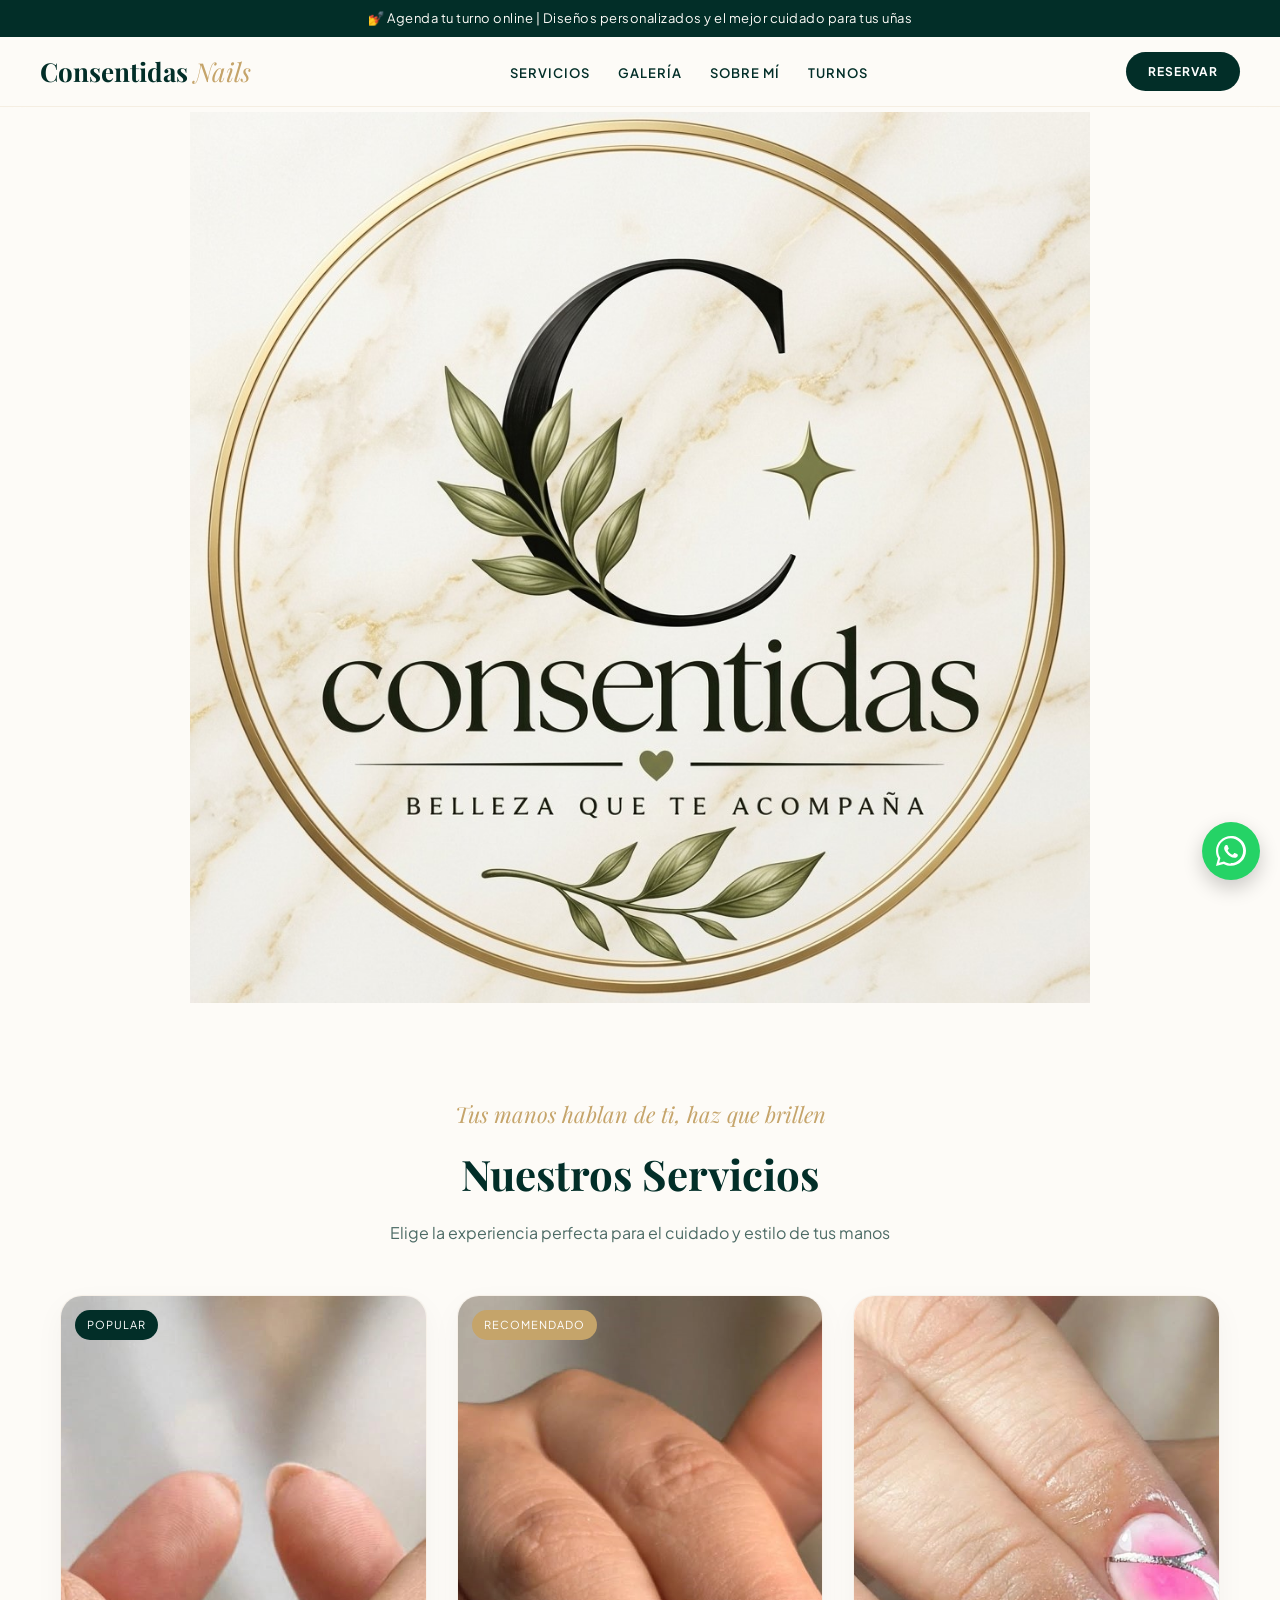
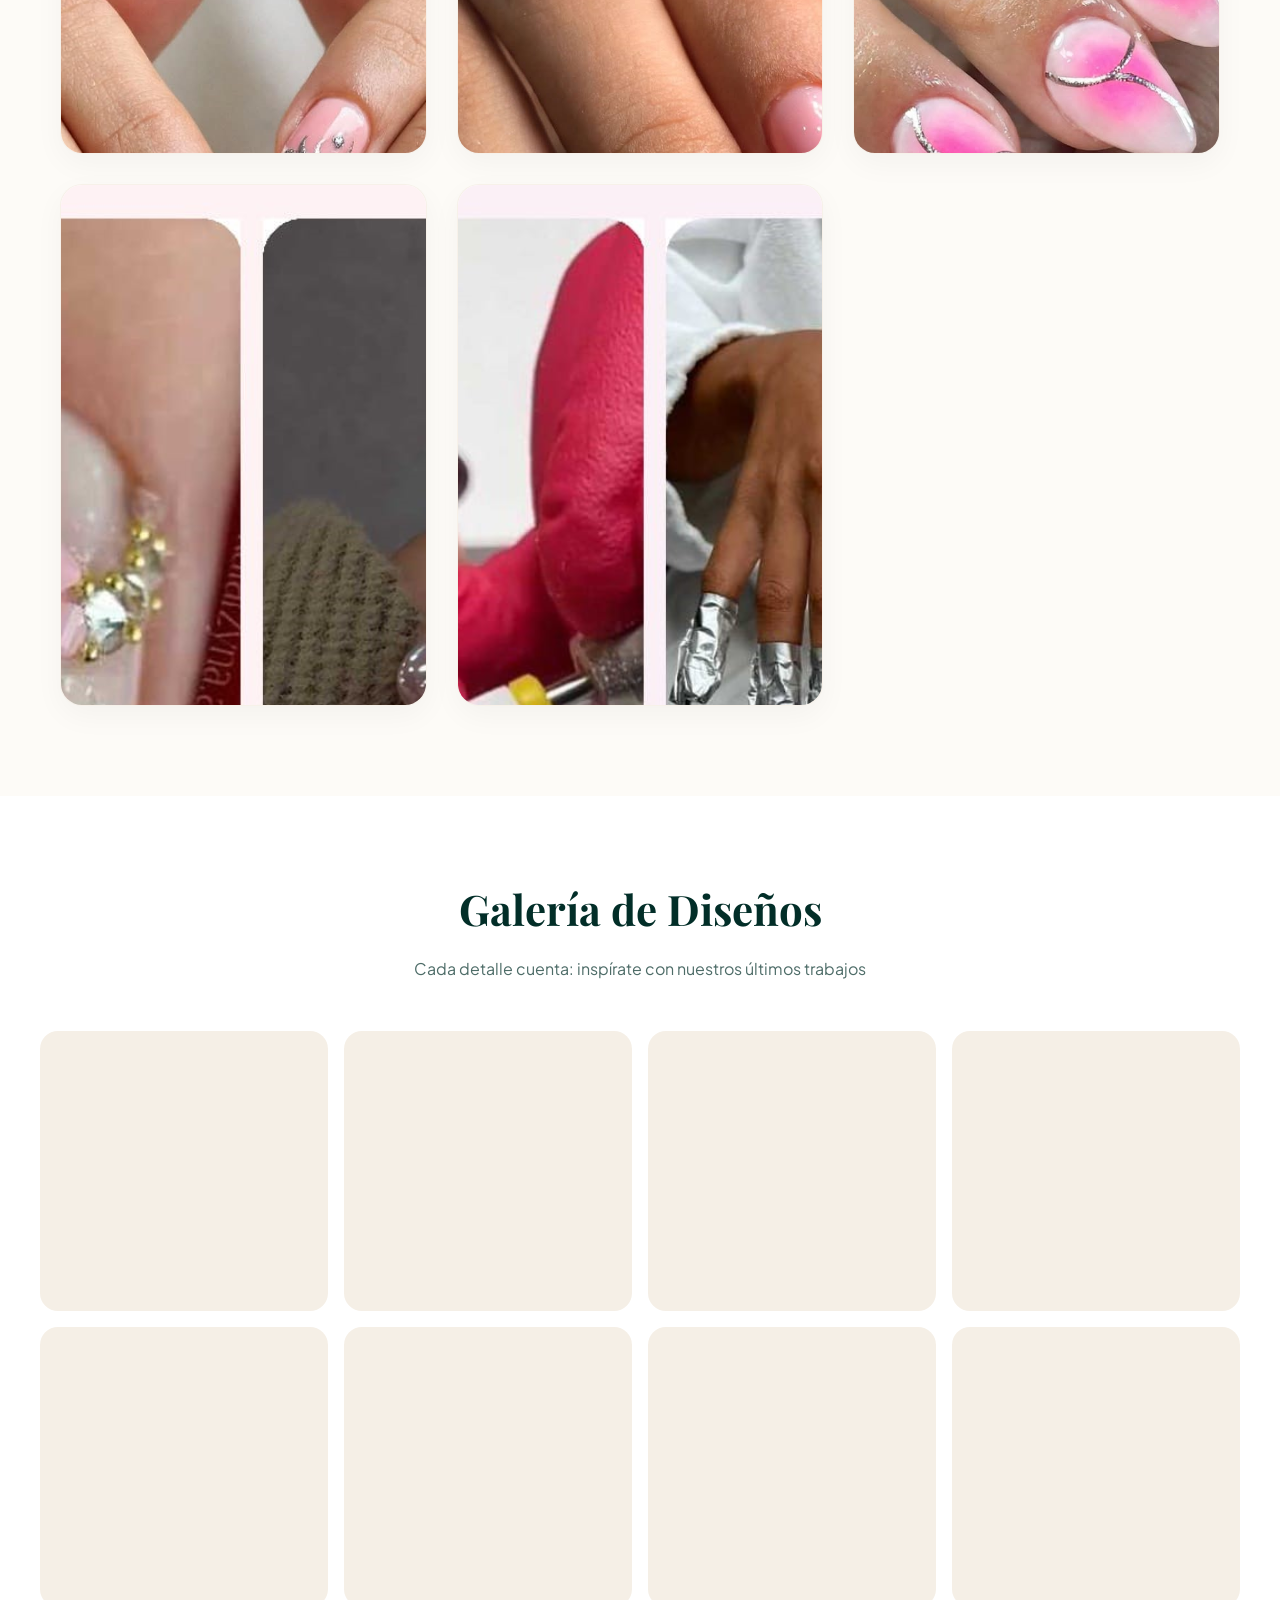
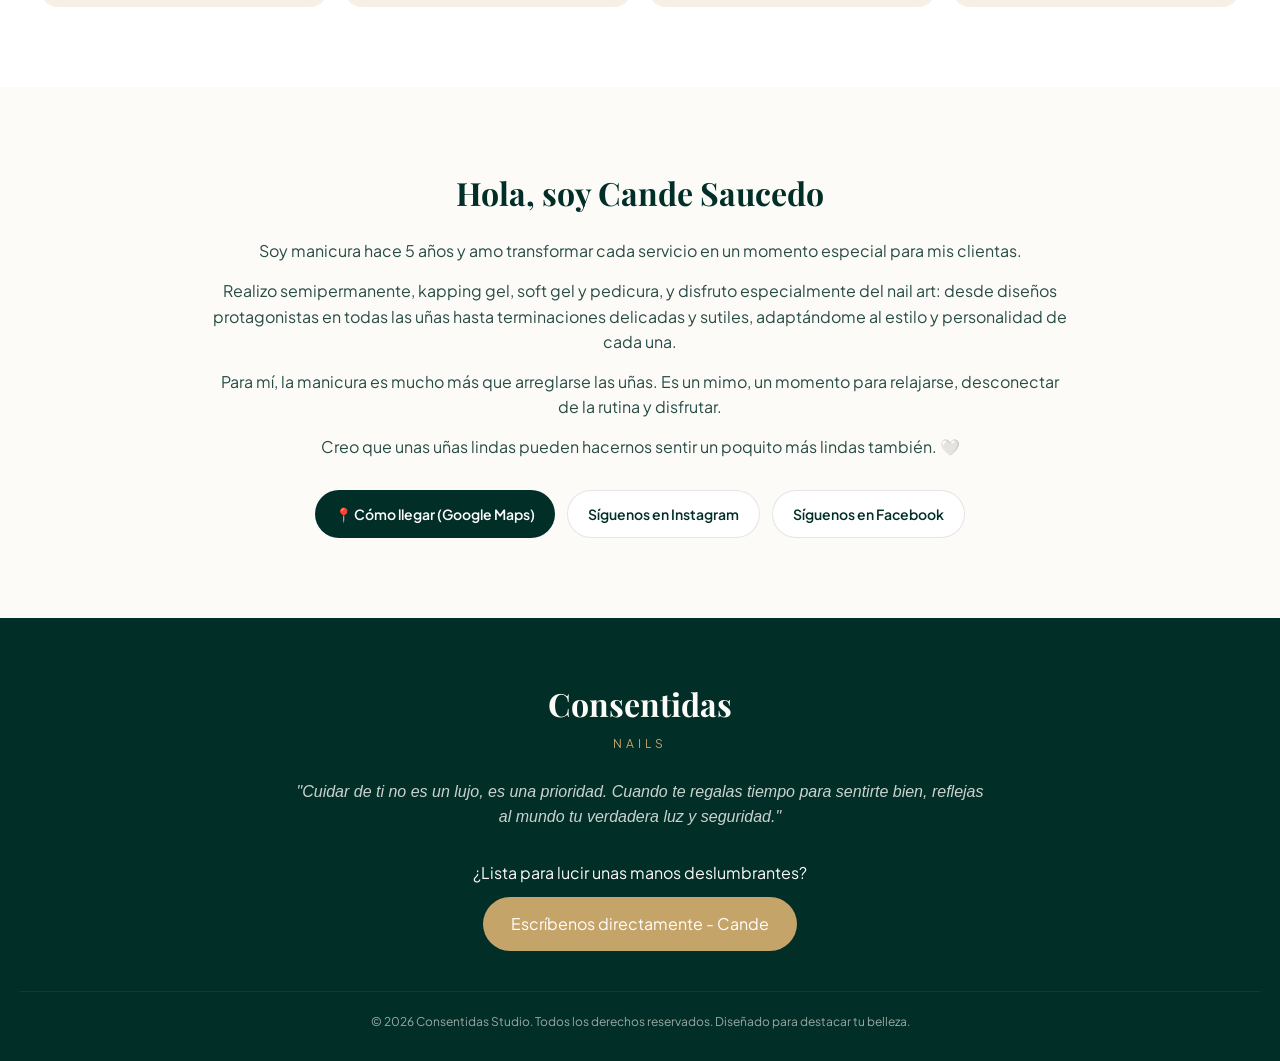
==== commit 361cc0ae: "Add files via upload" ====
--- a/index.html
+++ b/index.html
@@ -31,8 +31,7 @@
     <!-- HERO - SOLO LOGO ANIMADO, SIN TEXTO -->
     <section class="hero">
         <video class="hero-video" autoplay muted loop playsinline poster="imagenes/logo1.jpeg">
-            <source src="[data-uri]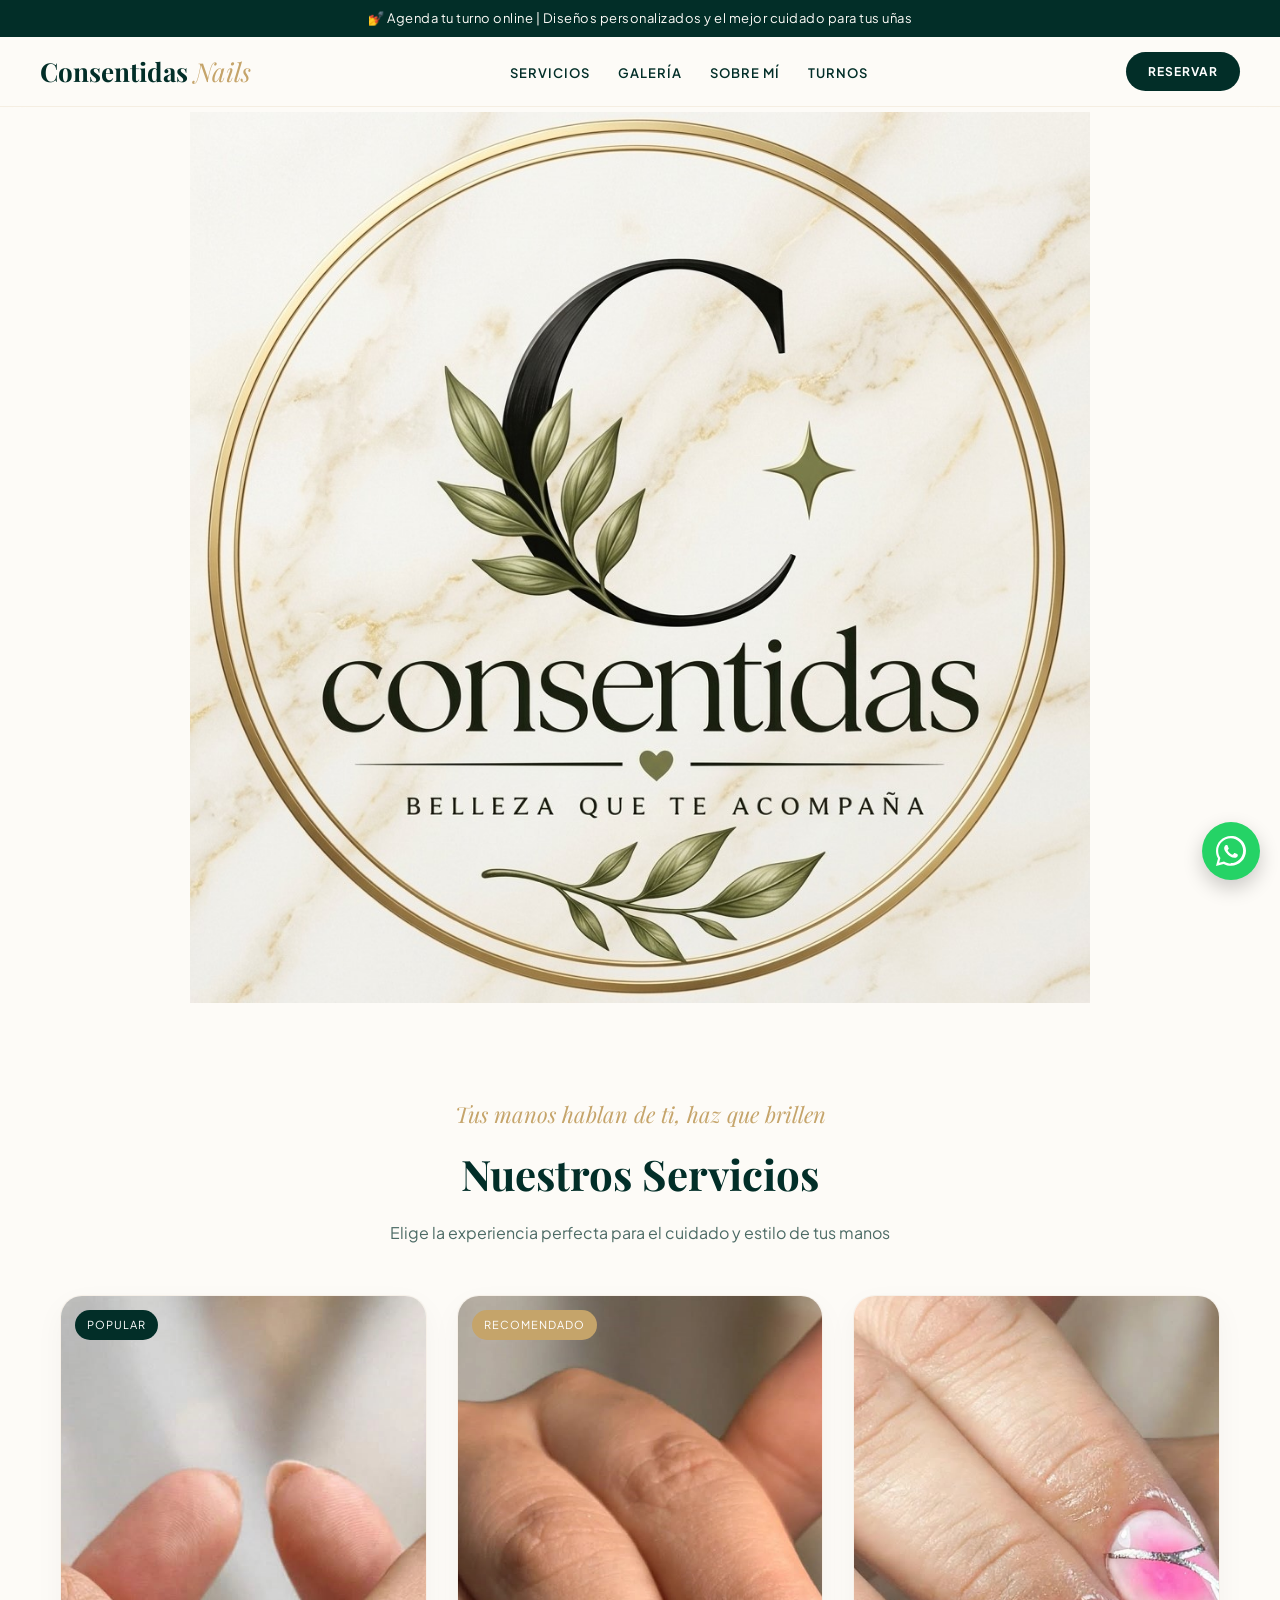
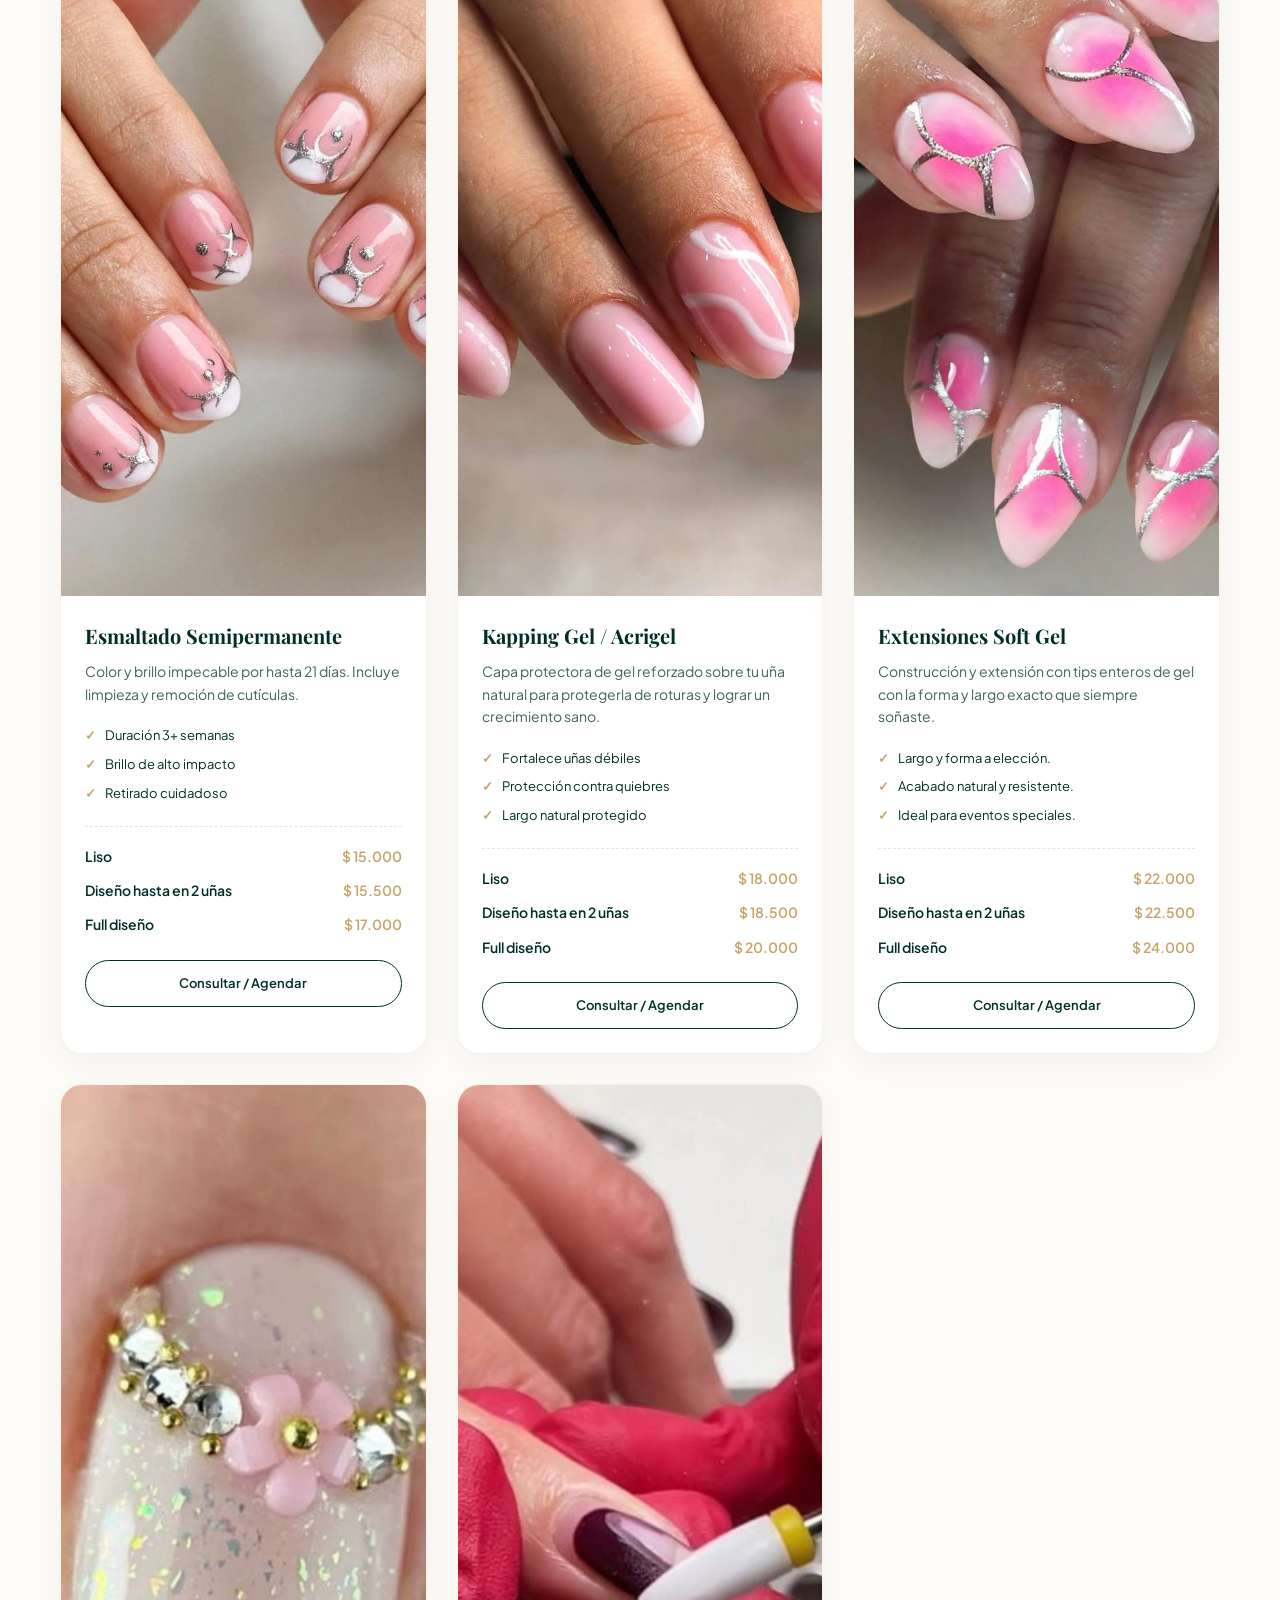
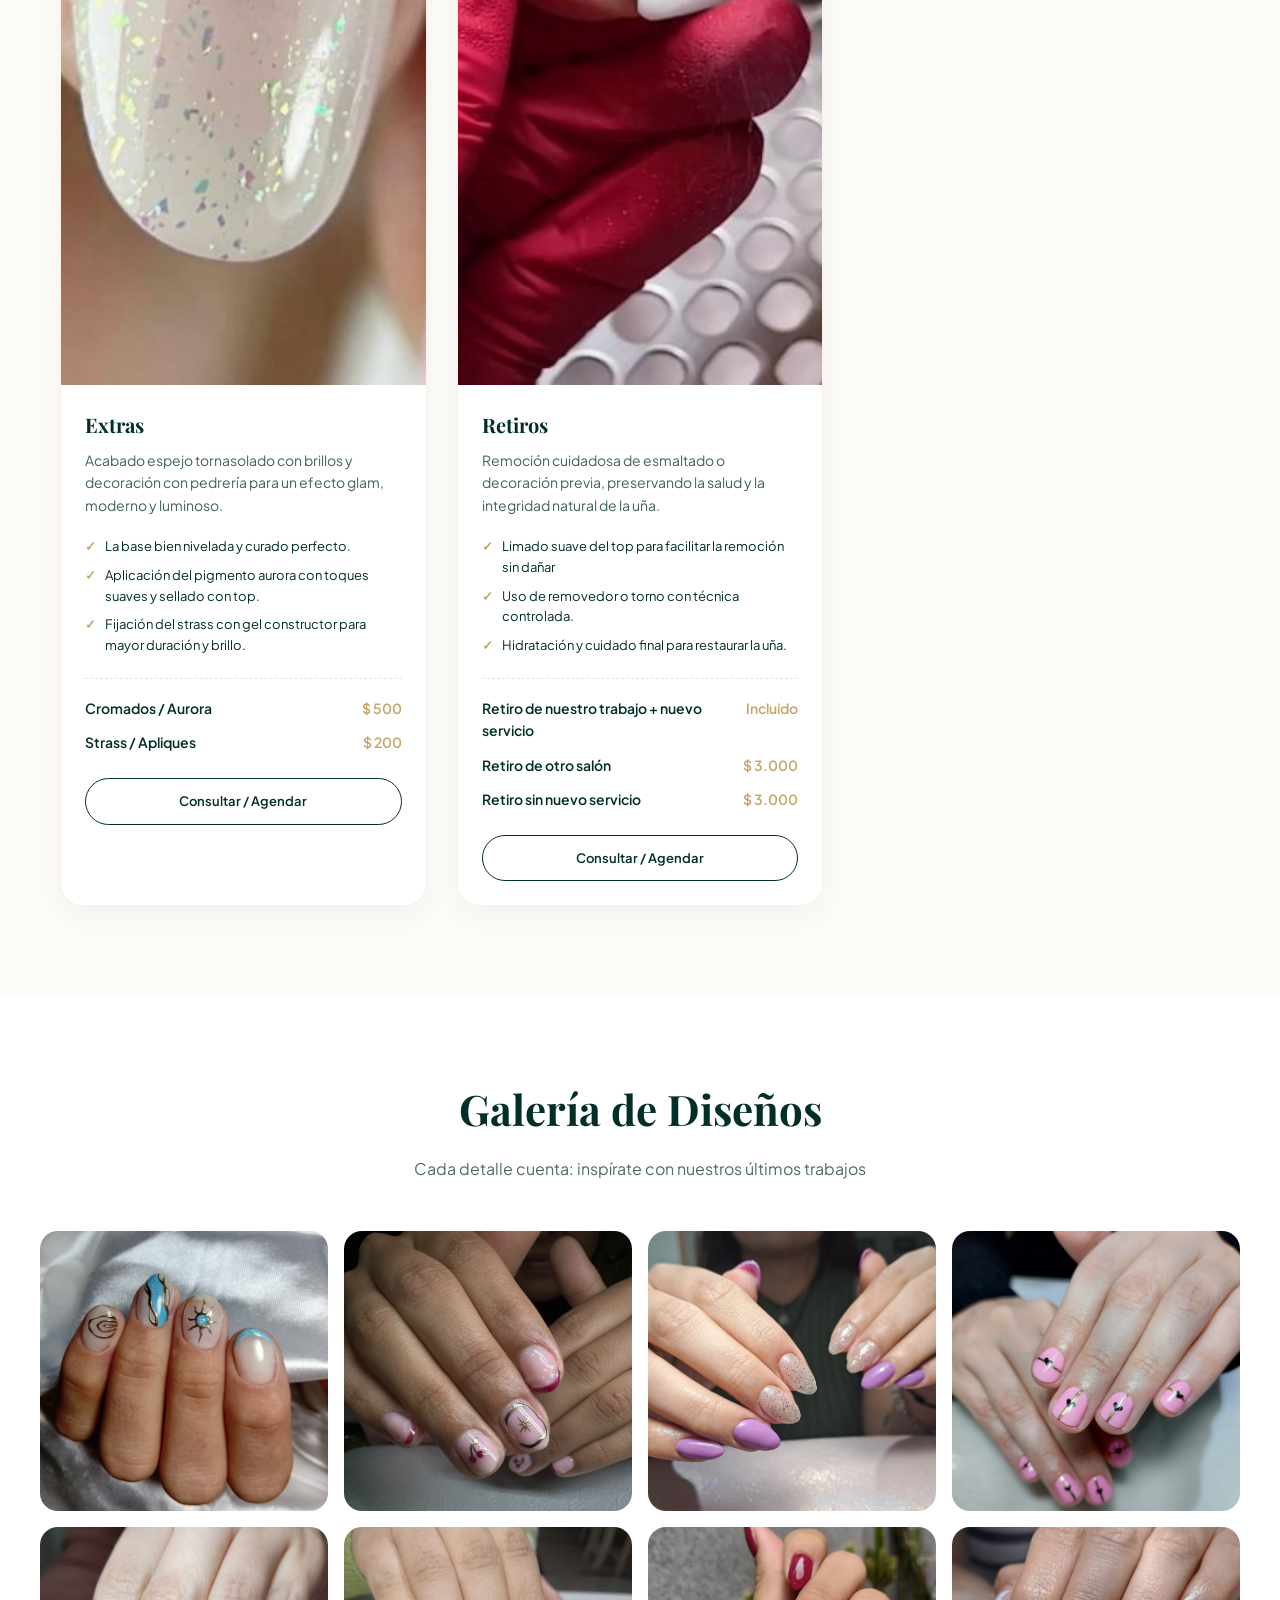
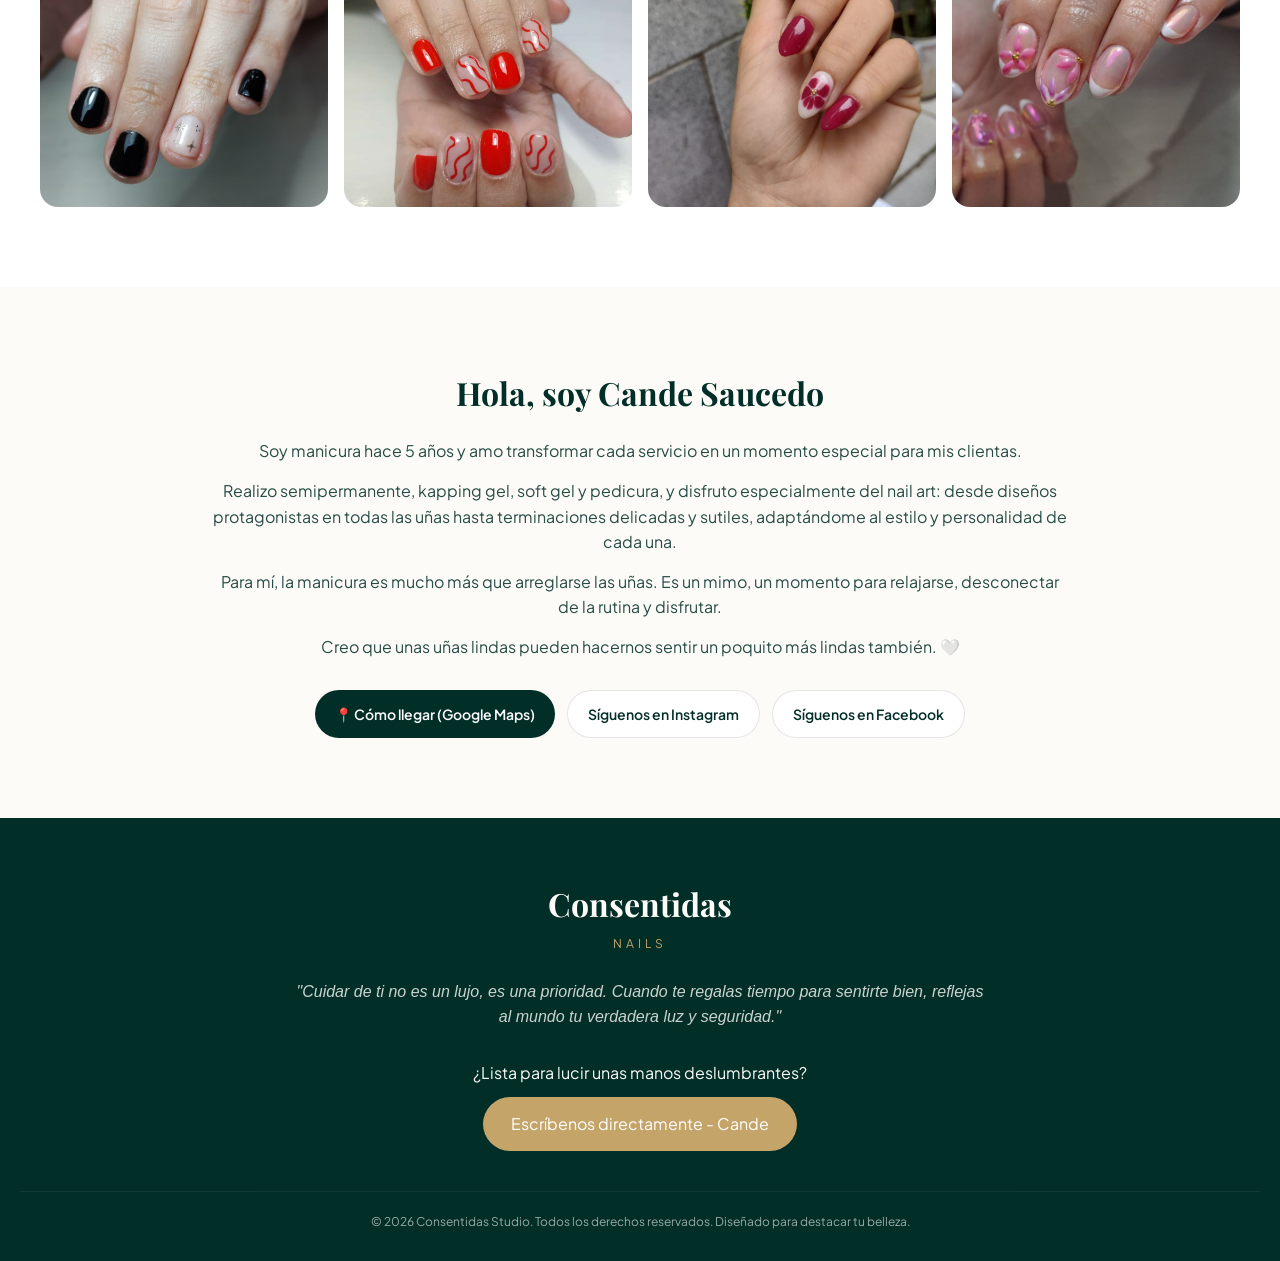
==== commit 14690a91: "Add files via upload" ====
--- a/index.html
+++ b/index.html
@@ -31,7 +31,8 @@
     <!-- HERO - SOLO LOGO ANIMADO, SIN TEXTO -->
     <section class="hero">
         <video class="hero-video" autoplay muted loop playsinline poster="imagenes/logo1.jpeg">
-           
+            <source src="[data-uri]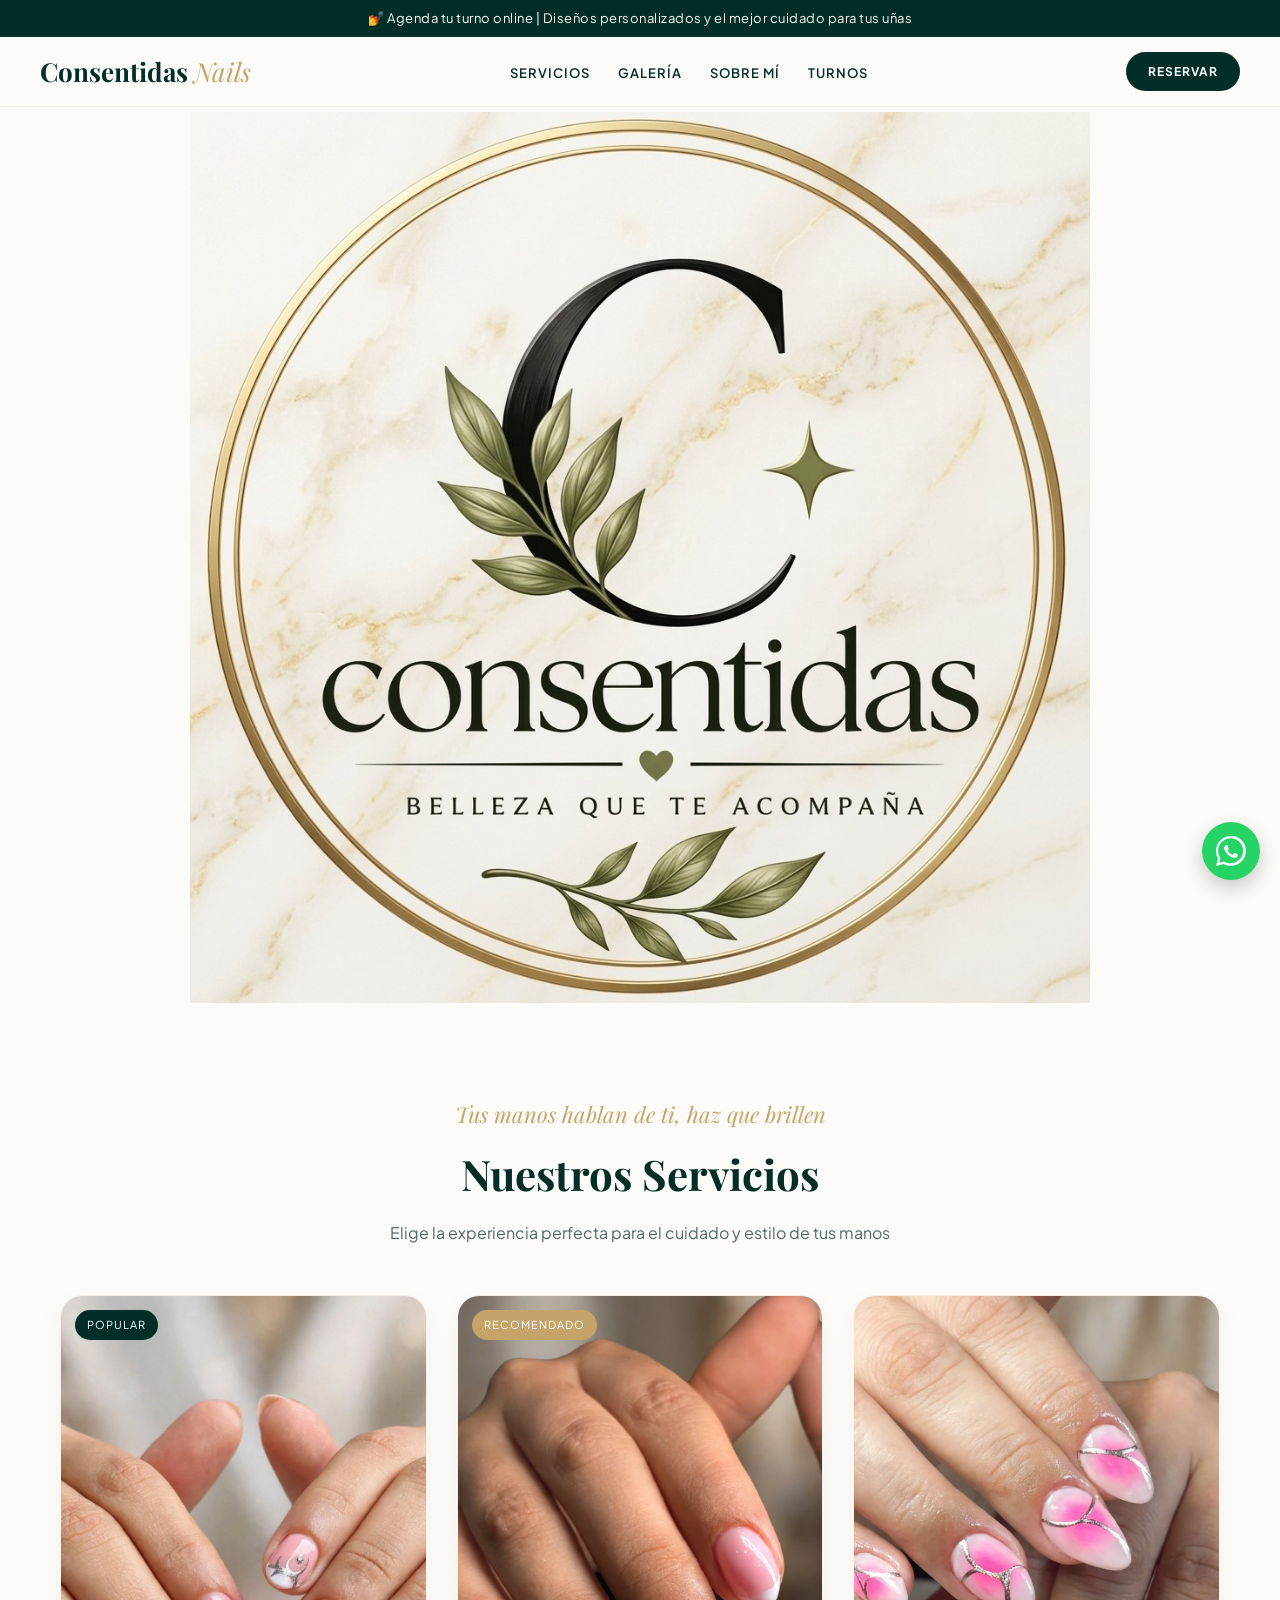
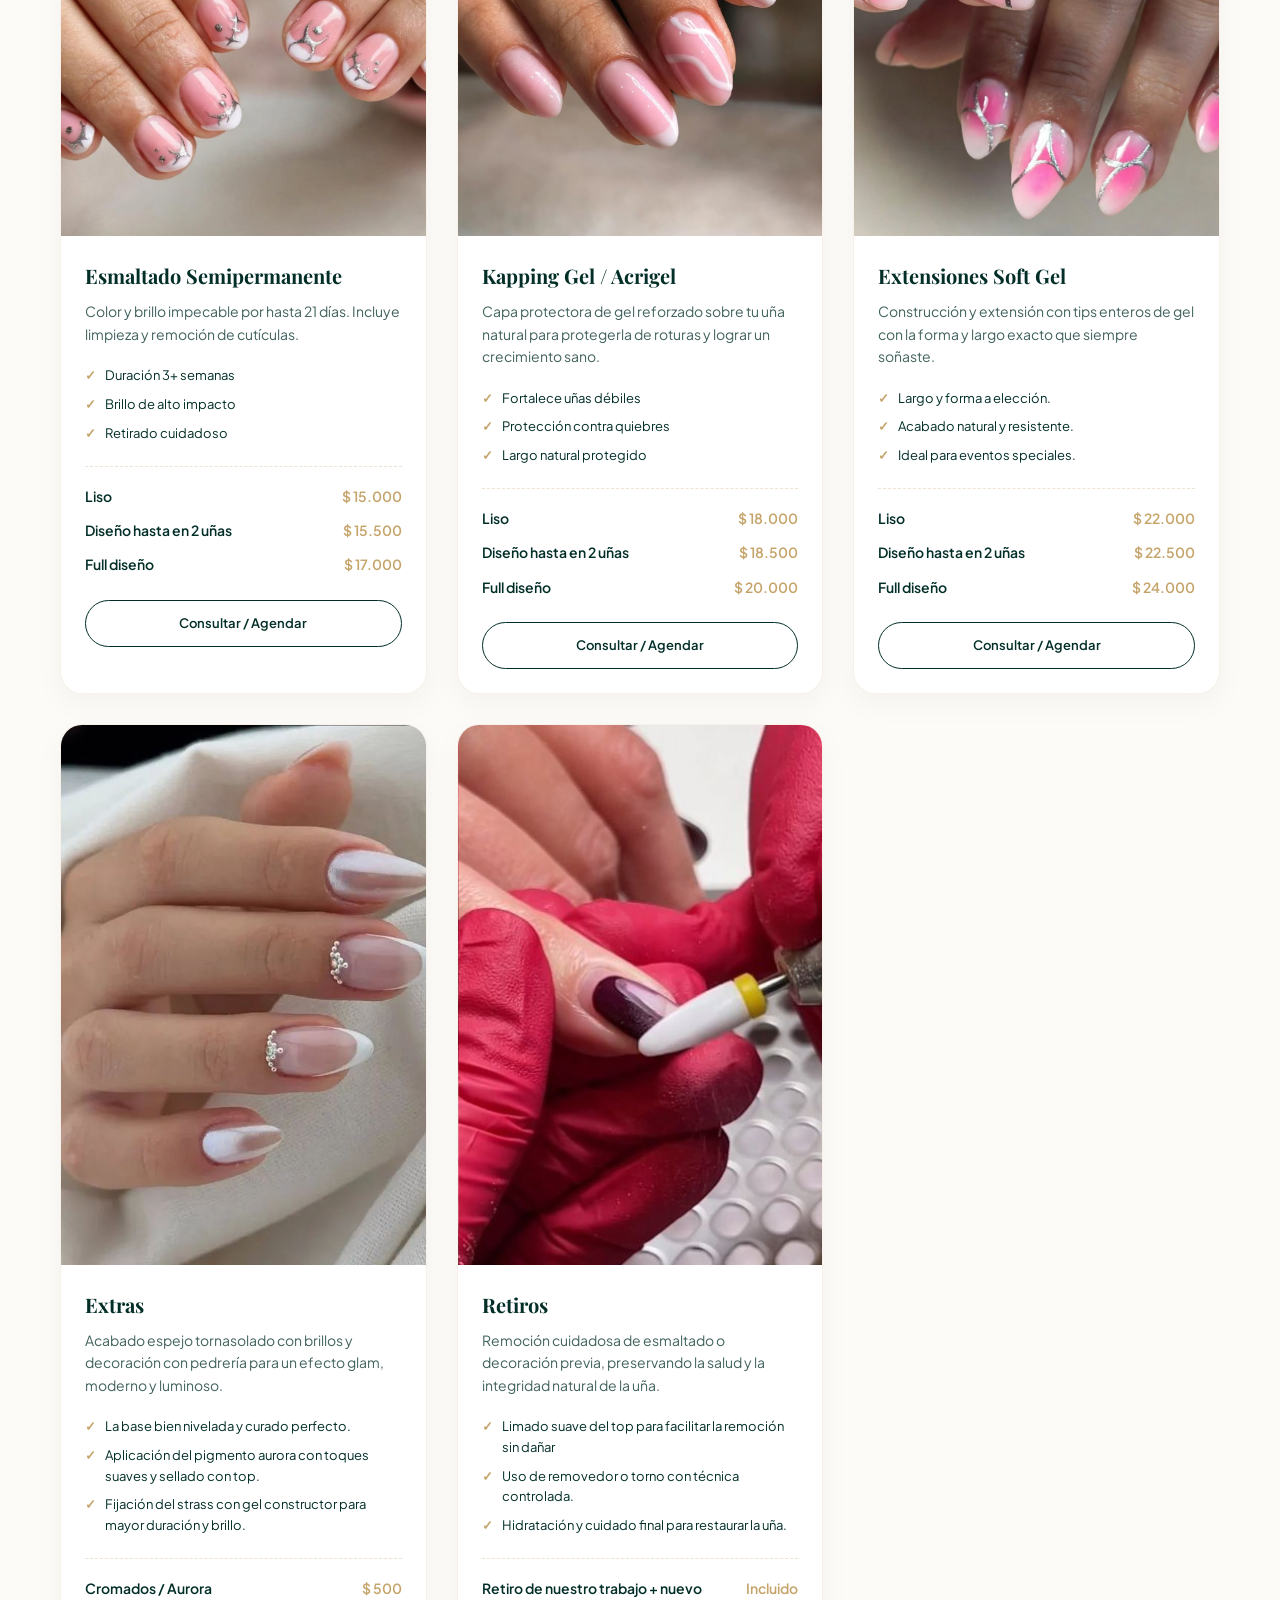
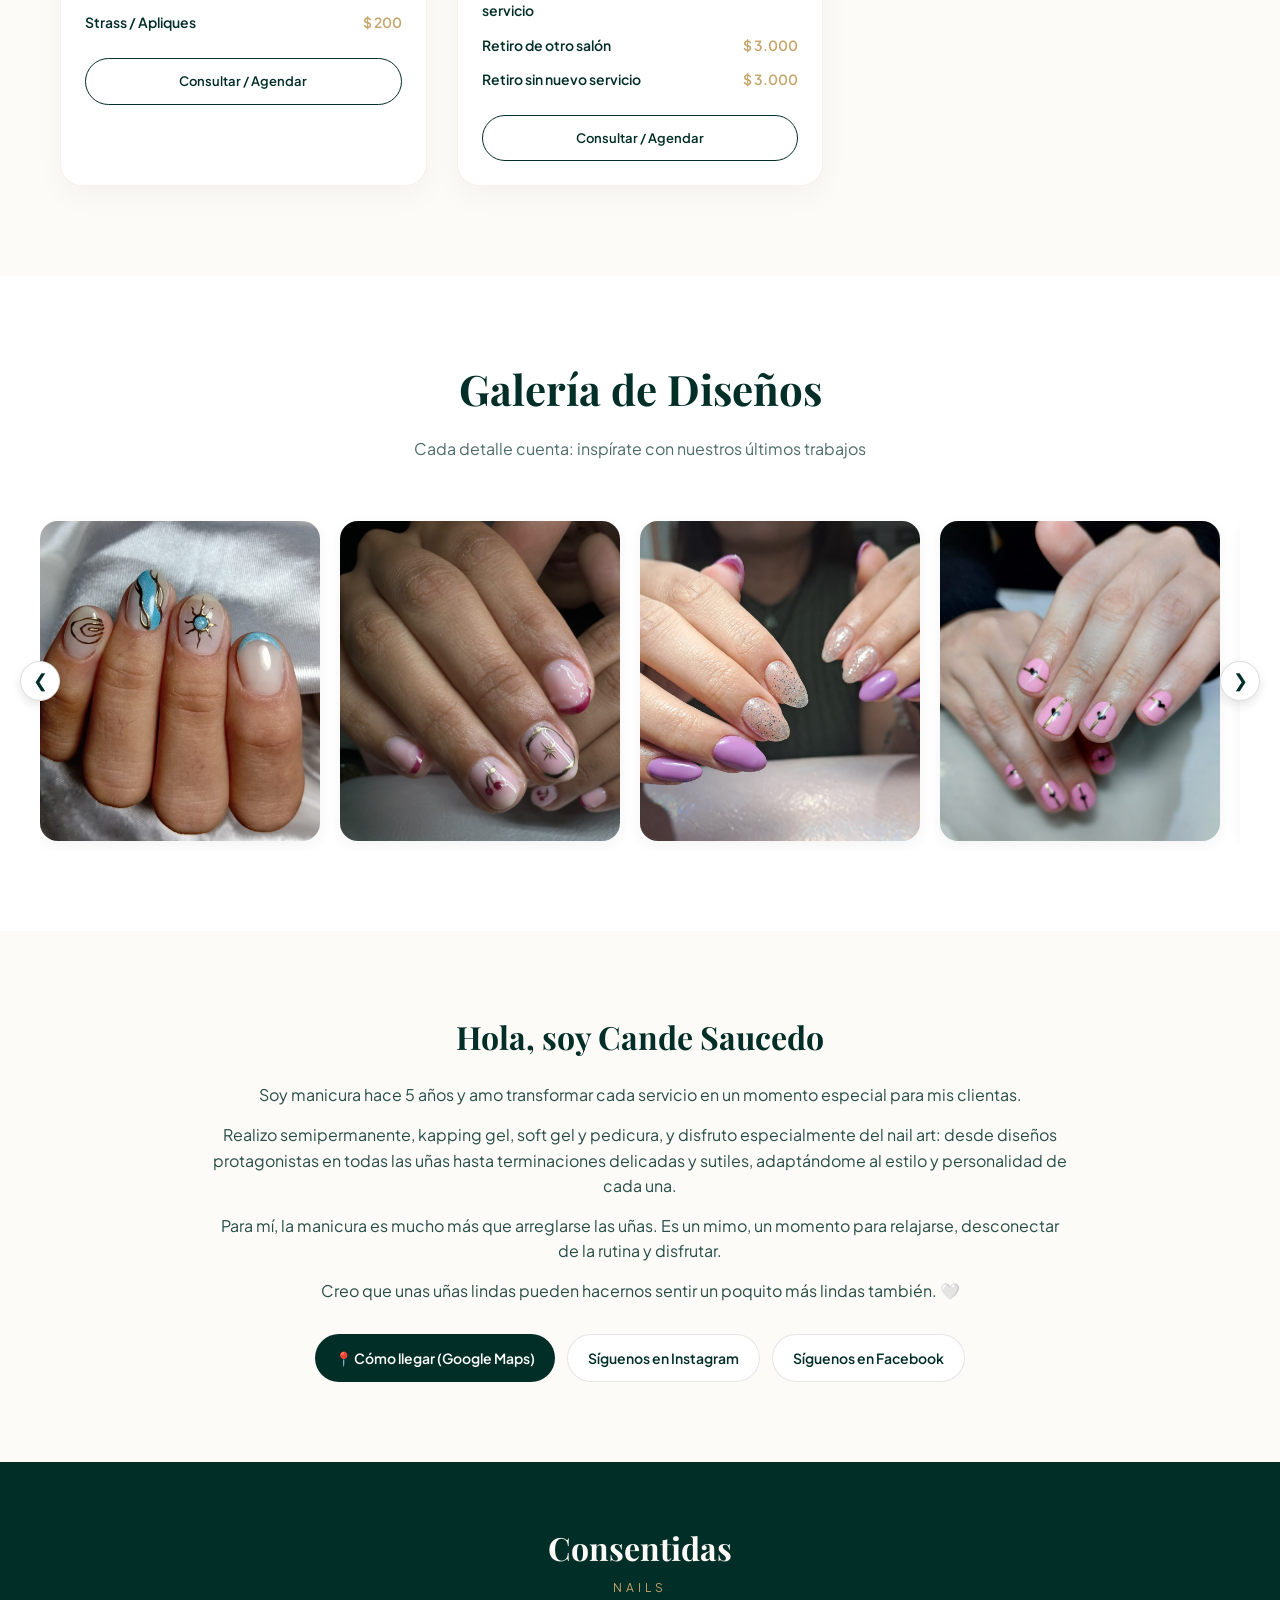
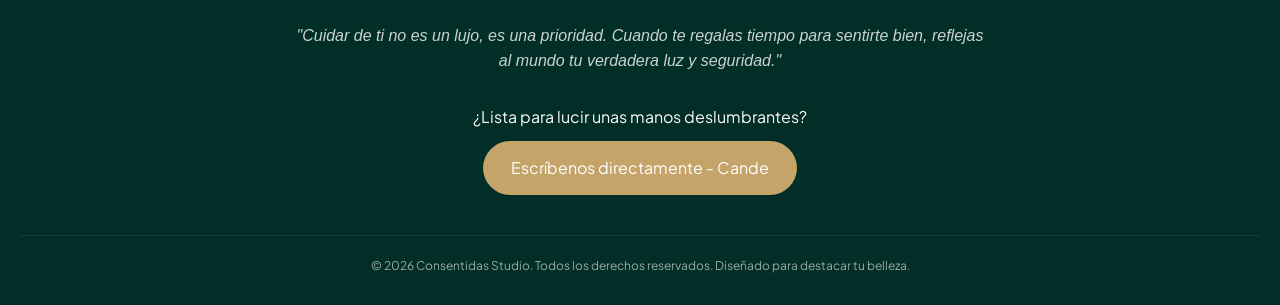
==== commit 2f5a37e6: "Add files via upload" ====
--- a/index.html
+++ b/index.html
@@ -10,7 +10,7 @@
     <link href="https://fonts.googleapis.com/css2?family=Playfair+Display:ital,wght@0,400;0,600;0,700;1,400&family=Plus+Jakarta+Sans:wght@300;400;500;600&display=swap" rel="stylesheet">
 </head>
 <body>
-
+<script src="script.js" defer></script>
     <div class="top-bar">
         <span>💅 Agenda tu turno online | Diseños personalizados y el mejor cuidado para tus uñas</span>
     </div>
@@ -142,19 +142,64 @@
     </section>
 
     <section class="gallery" id="galeria">
-        <h2 class="section-title">Galería de Diseños</h2>
-        <p class="section-subtitle">Cada detalle cuenta: inspírate con nuestros últimos trabajos</p>
-        <div class="grid-gallery">
-            <div class="gallery-item item-1"><div class="gallery-overlay"><span>Boho Chic / Místico</span></div></div>
-            <div class="gallery-item item-2"><div class="gallery-overlay"><span>Y2K / Coquette</span></div></div>
-            <div class="gallery-item item-3"><div class="gallery-overlay"><span>Glam / Festivo</span></div></div>
-            <div class="gallery-item item-4"><div class="gallery-overlay"><span>Romantic Minimalist</span></div></div>
-            <div class="gallery-item item-5"><div class="gallery-overlay"><span>Dark Elegant</span></div></div>
-            <div class="gallery-item item-6"><div class="gallery-overlay"><span>Retro 70s</span></div></div>
-            <div class="gallery-item item-7"><div class="gallery-overlay"><span>Elegante Clásico</span></div></div>
-            <div class="gallery-item item-8"><div class="gallery-overlay"><span>Floral 3D</span></div></div>
-        </div>
-    </section>
+    <h2 class="section-title">Galería de Diseños</h2>
+    <p class="section-subtitle">Cada detalle cuenta: inspírate con nuestros últimos trabajos</p>
+    
+    <!-- Contenedor general del slider -->
+    <div class="slider-container">
+        <!-- Botón izquierdo (opcional para PC) -->
+        <button class="slider-btn prev-btn" aria-label="Anterior">&#10094;</button>
+
+        <!-- Pista deslizable -->
+        <div class="gallery-slider" id="gallerySlider">
+            <div class="gallery-item item-1">
+                <div class="gallery-overlay"><span>Boho Chic / Místico</span></div>
+            </div>
+            <div class="gallery-item item-2">
+                <div class="gallery-overlay"><span>Y2K / Coquette</span></div>
+            </div>
+            <div class="gallery-item item-3">
+                <div class="gallery-overlay"><span>Glam / Festivo</span></div>
+            </div>
+            <div class="gallery-item item-4">
+                <div class="gallery-overlay"><span>Romantic Minimalist</span></div>
+            </div>
+            <div class="gallery-item item-5">
+                <div class="gallery-overlay"><span>Dark Elegant</span></div>
+            </div>
+            <div class="gallery-item item-6">
+                <div class="gallery-overlay"><span>Retro 70s</span></div>
+            </div>
+            <div class="gallery-item item-7">
+                <div class="gallery-overlay"><span>Elegante Clásico</span></div>
+            </div>
+            <div class="gallery-item item-8">
+                <div class="gallery-overlay"><span>Floral 3D</span></div>
+            </div>
+            <div class="gallery-item item-9">
+                <div class="gallery-overlay"><span>Cielo de Maimi</span></div>
+            </div>
+            <div class="gallery-item item-10">
+                <div class="gallery-overlay"><span>Borgoña ceresa</span></div>
+            </div>
+            <div class="gallery-item item-11">
+                <div class="gallery-overlay"><span>Aura Flor Moca</span></div>
+            </div>
+            <div class="gallery-item item-12">
+                <div class="gallery-overlay"><span>Francesita Glaseada</span></div>
+            </div>
+            <div class="gallery-item item-13">
+                <div class="gallery-overlay"><span>Glam Minimalista Nude</span></div>
+            </div>
+            <div class="gallery-item item-14">
+                <div class="gallery-overlay"><span>Estrella de media noche</span></div>
+            </div>
+        </div>
+
+        <!-- Botón derecho (opcional para PC) -->
+        <button class="slider-btn next-btn" aria-label="Siguiente">&#10095;</button>
+    </div>
+</section>
 
     <section class="info-banner" id="nosotros">
         <div class="banner-content">
--- a/Style-Final.css
+++ b/Style-Final.css
@@ -145,11 +145,11 @@
     z-index: 2;
 }
 .service-badge.gold { background: #c5a46a; }
-.service-img { height: 100vh; background-size: cover; background-position: center; background-color: #f5efe6; }
+.service-img { height: 60vh; background-size: cover; background-position: center; background-color: #f5efe6; }
 .img-semi { background-image: url('imagenes/Esmaltado-semipermanente.jpeg'); }
 .img-kapping { background-image: url('imagenes/capping-gel.jpeg'); }
 .img-esculpidas { background-image: url('imagenes/soft-gel.jpeg'); }
-.img-extras { background-image: url('imagenes/aplique.jpeg'); }
+.img-extras { background-image: url('imagenes/aplique..jpg'); }
 .img-retiros { background-image: url('imagenes/retiro.jpeg'); }
 .service-info { padding: 24px; }
 .service-info h3 { font-family: 'Playfair Display', serif; font-size: 20px; margin-bottom: 8px; }
@@ -170,27 +170,120 @@
 
 /* Gallery */
 .gallery { padding: 80px 20px; background: #fff; text-align: center; }
-.grid-gallery {
-    max-width: 1200px; margin: 40px auto 0;
-    display: grid; grid-template-columns: repeat(auto-fit, minmax(250px,1fr)); gap: 16px;
-}
+
+/* Contenedor general del slider (reemplaza a la antigua grid-gallery) */
+.slider-container {
+    position: relative;
+    max-width: 1200px;
+    margin: 40px auto 0;
+    display: flex;
+    align-items: center;
+}
+
+/* Pista deslizable (lo que antes era .grid-gallery) */
+.gallery-slider {
+    display: flex;
+    gap: 20px;
+    overflow-x: auto;
+    scroll-snap-type: x mandatory;
+    scroll-behavior: smooth;
+    padding: 10px 5px;
+    width: 100%;
+    scrollbar-width: none; /* Oculta la barra en Firefox */
+}
+
+/* Ocultar barra de desplazamiento en Chrome, Safari y Edge */
+.gallery-slider::-webkit-scrollbar {
+    display: none;
+}
+
+/* Tus estilos de cada ítem (adaptados para el slider) */
 .gallery-item {
-    height: 280px; border-radius: 18px;
-    background-color: #f5efe6; background-size: cover; background-position: center;
-    position: relative; overflow: hidden;
-}
-.item-1 { background-image: url('imagenes/img1.jpeg'); } .item-2 { background-image: url('imagenes/img2.jpeg'); }
-.item-3 { background-image: url('imagenes/img3.jpeg'); } .item-4 { background-image: url('imagenes/img4.jpeg'); }
-.item-5 { background-image: url('imagenes/img5.jpeg'); } .item-6 { background-image: url('imagenes/img6.jpeg'); }
-.item-7 { background-image: url('imagenes/img7.jpeg'); } .item-8 { background-image: url('imagenes/img8.jpeg'); }
+    flex: 0 0 280px; /* Ancho fijo para cada tarjeta en el carrusel */
+    height: 320px; 
+    border-radius: 18px;
+    background-color: #f5efe6; 
+    background-size: cover; 
+    background-position: center;
+    position: relative; 
+    overflow: hidden;
+    scroll-snap-align: start; /* Hace que encaje perfecto al deslizar */
+    perspective: 1000px;
+    transition: transform 0.4s ease-out, box-shadow 0.4s ease-out;
+    box-shadow: 0 4px 15px rgba(0,0,0,0.05);
+}
+
+.gallery-item:hover {
+    /* Elevación: La tarjeta sube un poco */
+    transform: translateY(-8px) rotateX(5deg) rotateY(-5deg);
+    
+    /* Sombra Profunda: Se agranda y se difumina al elevarse */
+    box-shadow: 0 25px 40px -10px rgba(0, 0, 0, 0.3);
+}
+
+/* Tus imágenes originales (se conservan tal cual) */
+.item-1 { background-image: url('imagenes/img1.jpeg'); } 
+.item-2 { background-image: url('imagenes/img2.jpeg'); }
+.item-3 { background-image: url('imagenes/img3.jpeg'); } 
+.item-4 { background-image: url('imagenes/img4.jpeg'); }
+.item-5 { background-image: url('imagenes/img5.jpeg'); } 
+.item-6 { background-image: url('imagenes/img6.jpeg'); }
+.item-7 { background-image: url('imagenes/img7.jpeg'); } 
+.item-8 { background-image: url('imagenes/img8.jpeg'); }
+.item-9 { background-image: url('imagenes/img9.jpeg'); } 
+.item-10 { background-image: url('imagenes/img10.jpeg'); }
+.item-11 { background-image: url('imagenes/imag11.jpeg'); } 
+.item-12 { background-image: url('imagenes/img12.jpeg'); }
+.item-13 { background-image: url('imagenes/imag13.jpeg'); }
+.item-14 { background-image: url('imagenes/img14.jpeg'); }
+
+/* Tu efecto hover original para el texto */
 .gallery-overlay {
-    position: absolute; inset: 0;
+    position: absolute; 
+    inset: 0;
     background: linear-gradient(0deg, rgba(2,46,40,.7) 0%, transparent 60%);
-    display: flex; align-items: flex-end; padding: 18px;
-    opacity: 0; transition: opacity .3s;
-}
+    display: flex; 
+    align-items: flex-end; 
+    padding: 18px;
+    opacity: 0; 
+    transition: opacity .3s;
+}
+
 .gallery-item:hover .gallery-overlay { opacity: 1; }
 .gallery-overlay span { color: #fff; font-size: 13px; text-align: left; }
+
+/* Estilos para las flechas de navegación lateral (opcional para PC) */
+.slider-btn {
+    position: absolute;
+    top: 50%;
+    transform: translateY(-50%);
+    background-color: #fff;
+    border: 1px solid #ddd;
+    width: 40px;
+    height: 40px;
+    border-radius: 50%;
+    cursor: pointer;
+    box-shadow: 0 4px 10px rgba(0,0,0,0.1);
+    font-size: 1.1rem;
+    z-index: 10;
+    display: flex;
+    align-items: center;
+    justify-content: center;
+    color: #022e28;
+    transition: background-color 0.2s, transform 0.2s;
+}
+
+.slider-btn:hover {
+    background-color: #f9f9f9;
+    transform: translateY(-50%) scale(1.05);
+}
+
+.prev-btn { left: -20px; }
+.next-btn { right: -20px; }
+
+@media (max-width: 768px) {
+    .slider-btn { display: none; } /* En celulares se desliza con el dedo directamente */
+}
 
 /* Bio */
 .info-banner { max-width: 900px; margin: 0 auto; padding: 80px 20px; text-align: center; }
